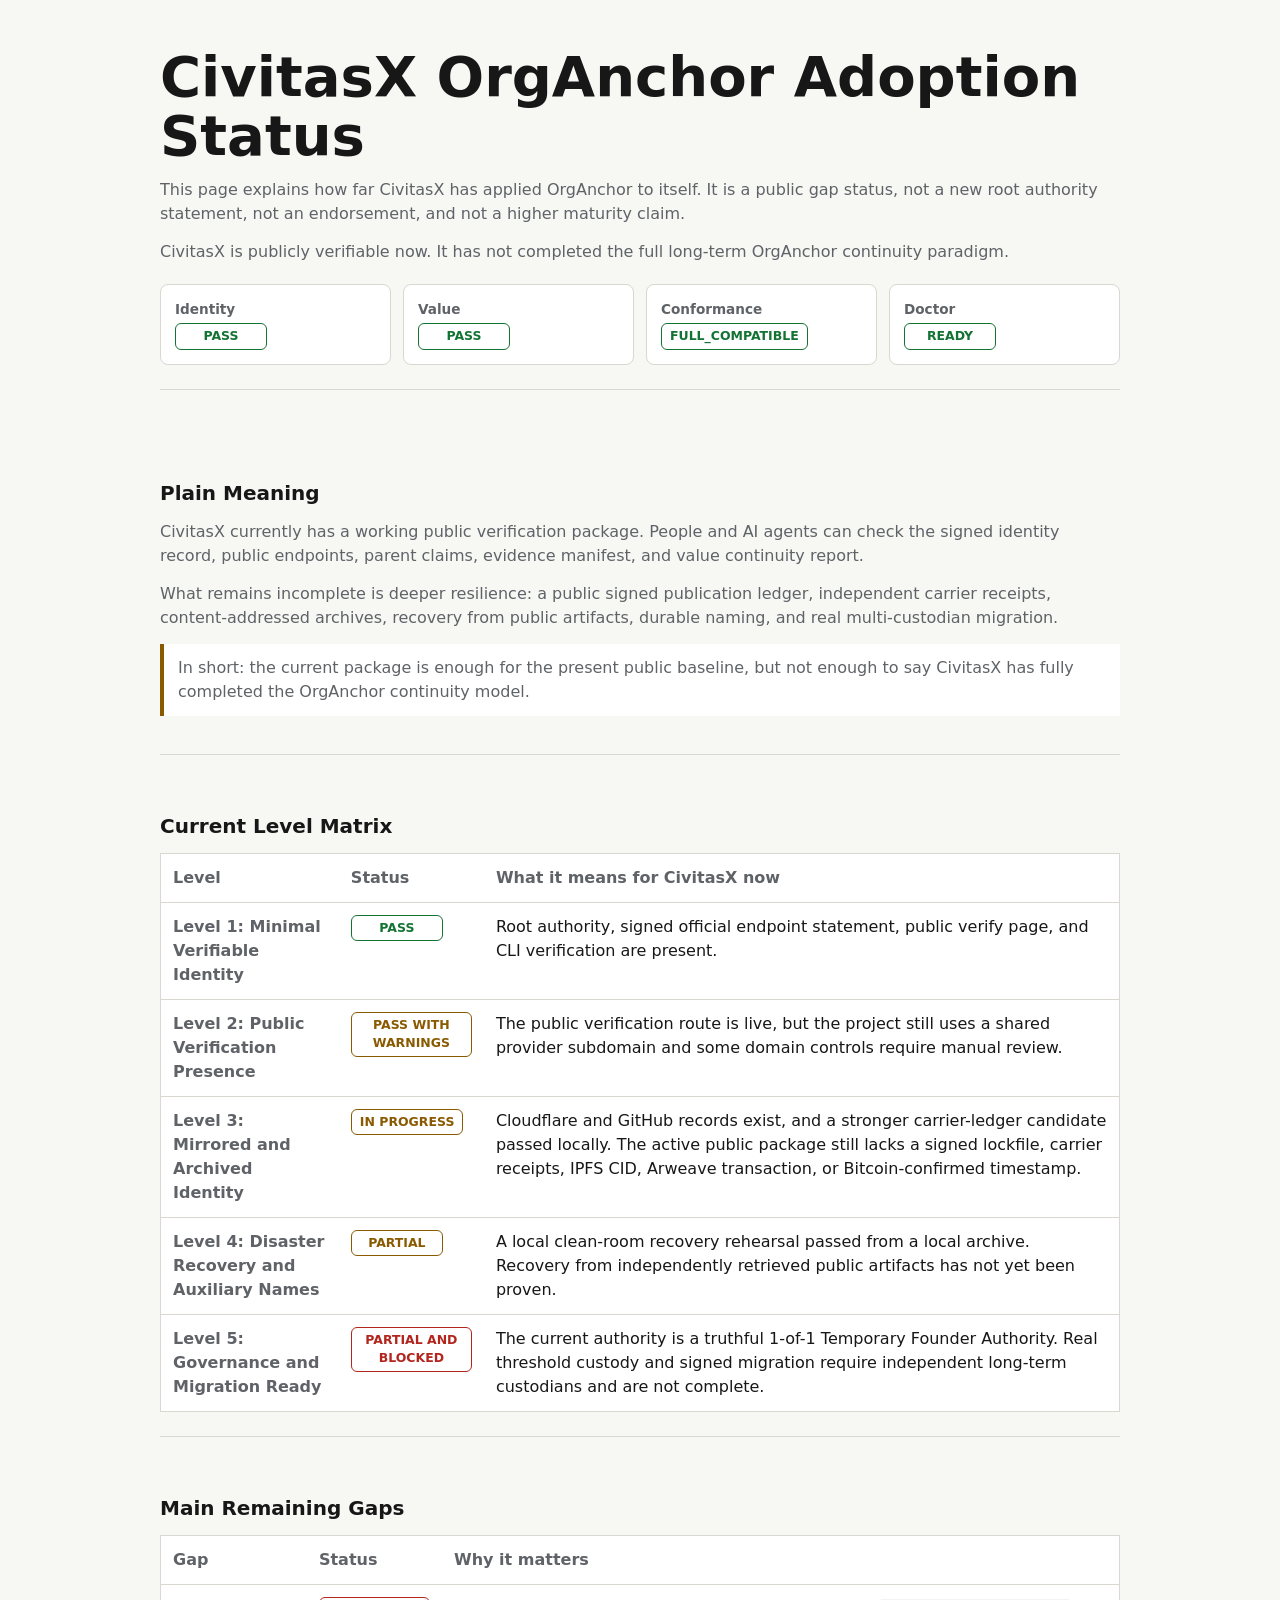
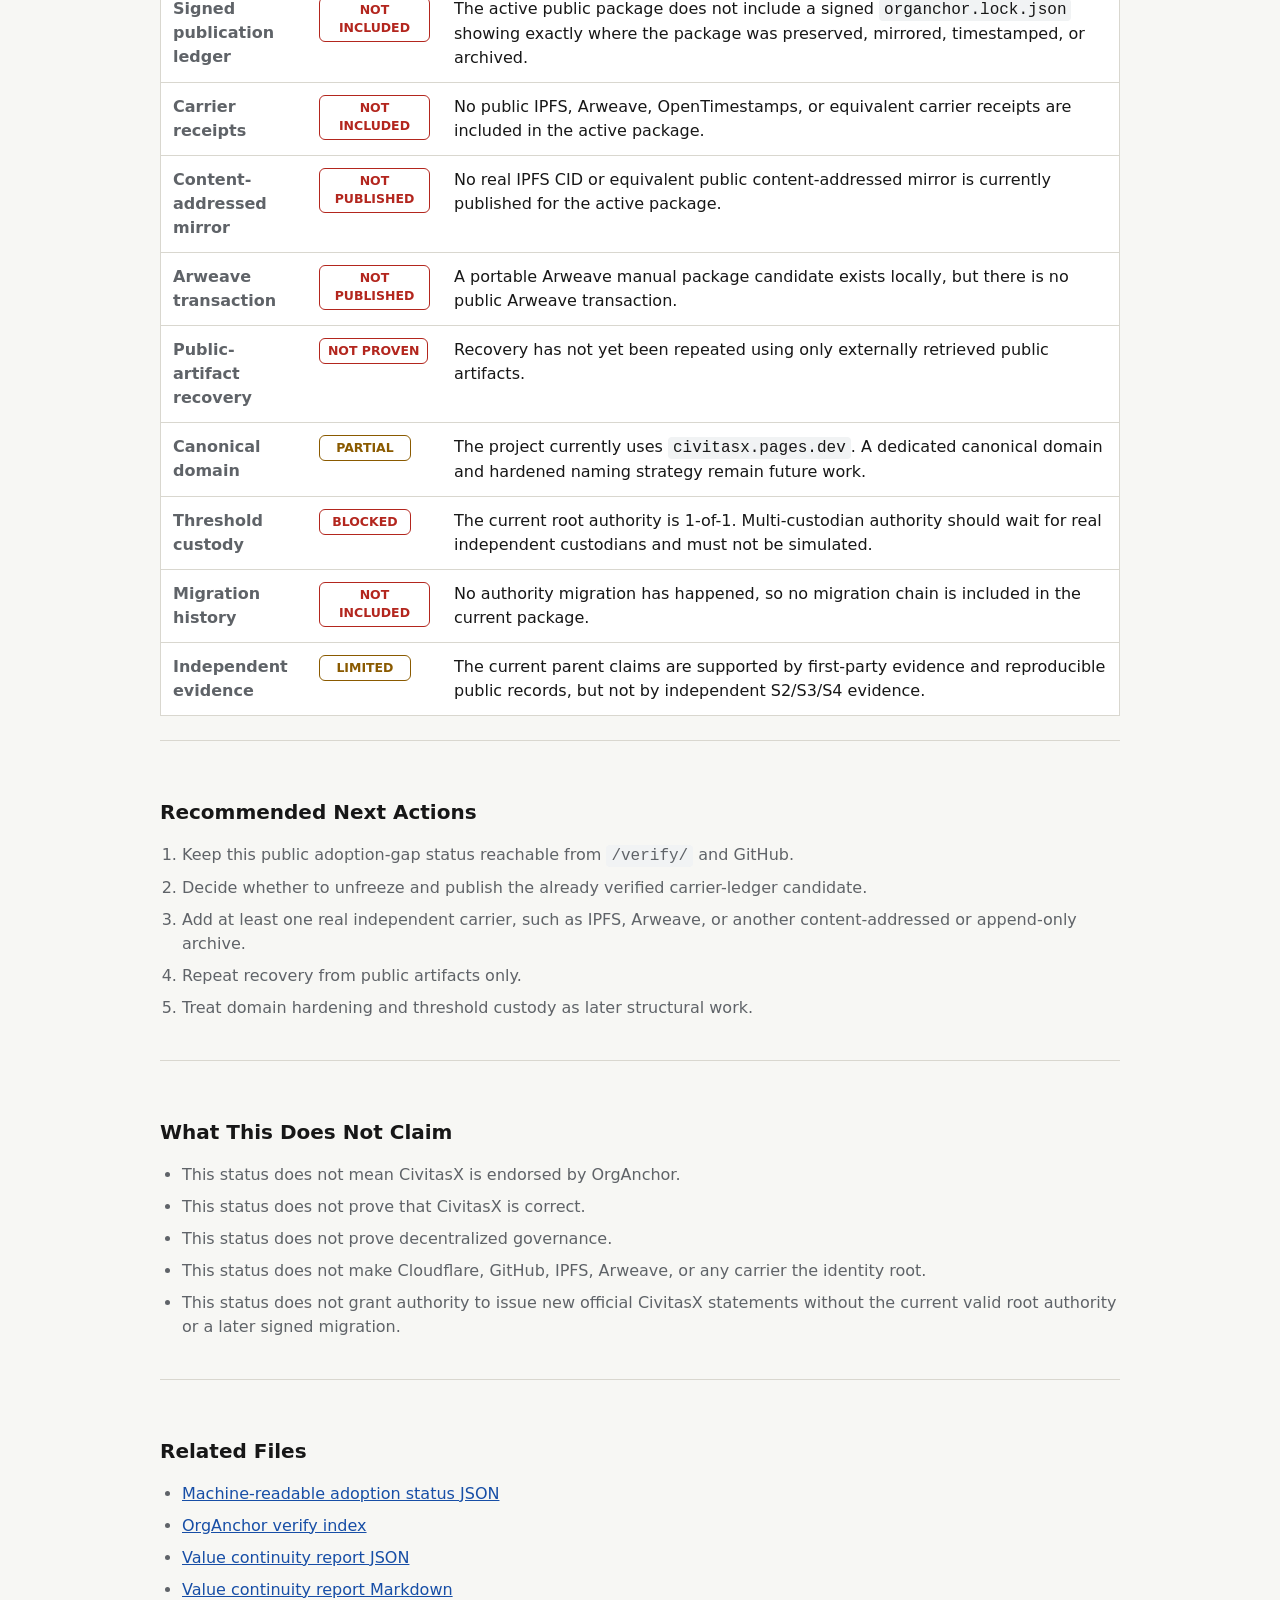
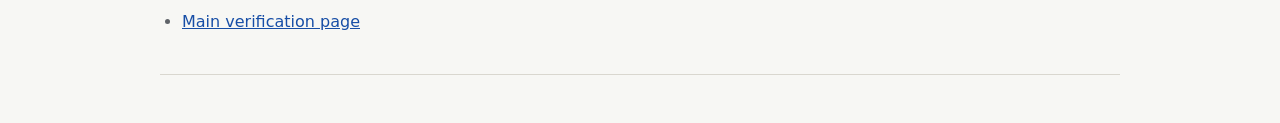
==== organchor/current/adoption-status.html @ d4460de3 "Add CivitasX OrgAnchor adoption status" ====
<!doctype html>
<html lang="en">
<head>
  <meta charset="utf-8">
  <meta name="viewport" content="width=device-width, initial-scale=1">
  <title>CivitasX OrgAnchor Adoption Status</title>
  <link rel="organchor" type="application/json" href="/.well-known/organchor.json">
  <link rel="alternate" type="application/json" href="./adoption-status.json" title="CivitasX OrgAnchor adoption status">
  <style>
    :root {
      color-scheme: light dark;
      --bg: #f7f7f4;
      --text: #171717;
      --muted: #5f6368;
      --line: #d9d7cf;
      --panel: #ffffff;
      --accent: #174ea6;
      --ok: #137333;
      --warn: #8a5a00;
      --bad: #b3261e;
      --code: #f1f3f4;
    }

    @media (prefers-color-scheme: dark) {
      :root {
        --bg: #111111;
        --text: #f1f1f1;
        --muted: #b7b7b7;
        --line: #373737;
        --panel: #1a1a1a;
        --accent: #8ab4f8;
        --ok: #81c995;
        --warn: #fdd663;
        --bad: #f28b82;
        --code: #242424;
      }
    }

    * {
      box-sizing: border-box;
    }

    body {
      margin: 0;
      background: var(--bg);
      color: var(--text);
      font: 16px/1.5 system-ui, -apple-system, BlinkMacSystemFont, "Segoe UI", sans-serif;
    }

    main {
      width: min(960px, calc(100% - 32px));
      margin: 0 auto;
      padding: 48px 0;
    }

    header {
      border-bottom: 1px solid var(--line);
      padding-bottom: 24px;
      margin-bottom: 32px;
    }

    h1 {
      margin: 0 0 12px;
      font-size: clamp(2rem, 5vw, 3.5rem);
      line-height: 1.05;
      letter-spacing: 0;
    }

    h2 {
      margin: 32px 0 12px;
      font-size: 1.25rem;
      letter-spacing: 0;
    }

    p {
      margin: 0 0 14px;
      color: var(--muted);
    }

    a {
      color: var(--accent);
    }

    section {
      padding: 24px 0;
      border-bottom: 1px solid var(--line);
    }

    .summary {
      display: grid;
      grid-template-columns: repeat(auto-fit, minmax(180px, 1fr));
      gap: 12px;
      margin-top: 20px;
    }

    .card {
      border: 1px solid var(--line);
      background: var(--panel);
      padding: 14px;
      border-radius: 8px;
    }

    .label {
      display: block;
      color: var(--muted);
      font-weight: 700;
      font-size: 0.85rem;
      margin-bottom: 4px;
    }

    .value {
      font-size: 1.2rem;
      font-weight: 800;
    }

    .badge {
      display: inline-block;
      min-width: 92px;
      padding: 3px 8px;
      border-radius: 6px;
      font-size: 0.78rem;
      font-weight: 800;
      text-align: center;
      border: 1px solid currentColor;
    }

    .pass,
    .ready,
    .full-compatible {
      color: var(--ok);
    }

    .warn,
    .partial,
    .in-progress,
    .limited {
      color: var(--warn);
    }

    .blocked,
    .not-included,
    .not-published,
    .not-proven {
      color: var(--bad);
    }

    table {
      width: 100%;
      border-collapse: collapse;
      background: var(--panel);
      border: 1px solid var(--line);
    }

    th,
    td {
      padding: 12px;
      border-bottom: 1px solid var(--line);
      text-align: left;
      vertical-align: top;
      overflow-wrap: anywhere;
    }

    th {
      color: var(--muted);
      font-weight: 700;
    }

    code,
    pre {
      font-family: ui-monospace, SFMono-Regular, Consolas, "Liberation Mono", monospace;
      background: var(--code);
    }

    code {
      padding: 2px 5px;
      border-radius: 4px;
      overflow-wrap: anywhere;
    }

    ol,
    ul {
      color: var(--muted);
      padding-left: 22px;
    }

    li {
      margin-bottom: 8px;
    }

    .note {
      border-left: 4px solid var(--warn);
      padding: 12px 14px;
      background: var(--panel);
    }

    @media (max-width: 640px) {
      main {
        width: min(100% - 24px, 960px);
        padding: 32px 0;
      }

      th,
      td {
        display: block;
        width: 100%;
      }
    }
  </style>
</head>
<body>
  <main>
    <header>
      <h1>CivitasX OrgAnchor Adoption Status</h1>
      <p>This page explains how far CivitasX has applied OrgAnchor to itself. It is a public gap status, not a new root authority statement, not an endorsement, and not a higher maturity claim.</p>
      <p>CivitasX is publicly verifiable now. It has not completed the full long-term OrgAnchor continuity paradigm.</p>
      <div class="summary" aria-label="Current baseline summary">
        <div class="card">
          <span class="label">Identity</span>
          <span class="badge pass">PASS</span>
        </div>
        <div class="card">
          <span class="label">Value</span>
          <span class="badge pass">PASS</span>
        </div>
        <div class="card">
          <span class="label">Conformance</span>
          <span class="badge full-compatible">FULL_COMPATIBLE</span>
        </div>
        <div class="card">
          <span class="label">Doctor</span>
          <span class="badge ready">READY</span>
        </div>
      </div>
    </header>

    <section aria-labelledby="plain-meaning">
      <h2 id="plain-meaning">Plain Meaning</h2>
      <p>CivitasX currently has a working public verification package. People and AI agents can check the signed identity record, public endpoints, parent claims, evidence manifest, and value continuity report.</p>
      <p>What remains incomplete is deeper resilience: a public signed publication ledger, independent carrier receipts, content-addressed archives, recovery from public artifacts, durable naming, and real multi-custodian migration.</p>
      <p class="note">In short: the current package is enough for the present public baseline, but not enough to say CivitasX has fully completed the OrgAnchor continuity model.</p>
    </section>

    <section aria-labelledby="levels">
      <h2 id="levels">Current Level Matrix</h2>
      <table>
        <thead>
          <tr>
            <th scope="col">Level</th>
            <th scope="col">Status</th>
            <th scope="col">What it means for CivitasX now</th>
          </tr>
        </thead>
        <tbody>
          <tr>
            <th scope="row">Level 1: Minimal Verifiable Identity</th>
            <td><span class="badge pass">PASS</span></td>
            <td>Root authority, signed official endpoint statement, public verify page, and CLI verification are present.</td>
          </tr>
          <tr>
            <th scope="row">Level 2: Public Verification Presence</th>
            <td><span class="badge warn">PASS WITH WARNINGS</span></td>
            <td>The public verification route is live, but the project still uses a shared provider subdomain and some domain controls require manual review.</td>
          </tr>
          <tr>
            <th scope="row">Level 3: Mirrored and Archived Identity</th>
            <td><span class="badge in-progress">IN PROGRESS</span></td>
            <td>Cloudflare and GitHub records exist, and a stronger carrier-ledger candidate passed locally. The active public package still lacks a signed lockfile, carrier receipts, IPFS CID, Arweave transaction, or Bitcoin-confirmed timestamp.</td>
          </tr>
          <tr>
            <th scope="row">Level 4: Disaster Recovery and Auxiliary Names</th>
            <td><span class="badge partial">PARTIAL</span></td>
            <td>A local clean-room recovery rehearsal passed from a local archive. Recovery from independently retrieved public artifacts has not yet been proven.</td>
          </tr>
          <tr>
            <th scope="row">Level 5: Governance and Migration Ready</th>
            <td><span class="badge blocked">PARTIAL AND BLOCKED</span></td>
            <td>The current authority is a truthful 1-of-1 Temporary Founder Authority. Real threshold custody and signed migration require independent long-term custodians and are not complete.</td>
          </tr>
        </tbody>
      </table>
    </section>

    <section aria-labelledby="gaps">
      <h2 id="gaps">Main Remaining Gaps</h2>
      <table>
        <thead>
          <tr>
            <th scope="col">Gap</th>
            <th scope="col">Status</th>
            <th scope="col">Why it matters</th>
          </tr>
        </thead>
        <tbody>
          <tr>
            <th scope="row">Signed publication ledger</th>
            <td><span class="badge not-included">NOT INCLUDED</span></td>
            <td>The active public package does not include a signed <code>organchor.lock.json</code> showing exactly where the package was preserved, mirrored, timestamped, or archived.</td>
          </tr>
          <tr>
            <th scope="row">Carrier receipts</th>
            <td><span class="badge not-included">NOT INCLUDED</span></td>
            <td>No public IPFS, Arweave, OpenTimestamps, or equivalent carrier receipts are included in the active package.</td>
          </tr>
          <tr>
            <th scope="row">Content-addressed mirror</th>
            <td><span class="badge not-published">NOT PUBLISHED</span></td>
            <td>No real IPFS CID or equivalent public content-addressed mirror is currently published for the active package.</td>
          </tr>
          <tr>
            <th scope="row">Arweave transaction</th>
            <td><span class="badge not-published">NOT PUBLISHED</span></td>
            <td>A portable Arweave manual package candidate exists locally, but there is no public Arweave transaction.</td>
          </tr>
          <tr>
            <th scope="row">Public-artifact recovery</th>
            <td><span class="badge not-proven">NOT PROVEN</span></td>
            <td>Recovery has not yet been repeated using only externally retrieved public artifacts.</td>
          </tr>
          <tr>
            <th scope="row">Canonical domain</th>
            <td><span class="badge partial">PARTIAL</span></td>
            <td>The project currently uses <code>civitasx.pages.dev</code>. A dedicated canonical domain and hardened naming strategy remain future work.</td>
          </tr>
          <tr>
            <th scope="row">Threshold custody</th>
            <td><span class="badge blocked">BLOCKED</span></td>
            <td>The current root authority is 1-of-1. Multi-custodian authority should wait for real independent custodians and must not be simulated.</td>
          </tr>
          <tr>
            <th scope="row">Migration history</th>
            <td><span class="badge not-included">NOT INCLUDED</span></td>
            <td>No authority migration has happened, so no migration chain is included in the current package.</td>
          </tr>
          <tr>
            <th scope="row">Independent evidence</th>
            <td><span class="badge limited">LIMITED</span></td>
            <td>The current parent claims are supported by first-party evidence and reproducible public records, but not by independent S2/S3/S4 evidence.</td>
          </tr>
        </tbody>
      </table>
    </section>

    <section aria-labelledby="next">
      <h2 id="next">Recommended Next Actions</h2>
      <ol>
        <li>Keep this public adoption-gap status reachable from <code>/verify/</code> and GitHub.</li>
        <li>Decide whether to unfreeze and publish the already verified carrier-ledger candidate.</li>
        <li>Add at least one real independent carrier, such as IPFS, Arweave, or another content-addressed or append-only archive.</li>
        <li>Repeat recovery from public artifacts only.</li>
        <li>Treat domain hardening and threshold custody as later structural work.</li>
      </ol>
    </section>

    <section aria-labelledby="non-claims">
      <h2 id="non-claims">What This Does Not Claim</h2>
      <ul>
        <li>This status does not mean CivitasX is endorsed by OrgAnchor.</li>
        <li>This status does not prove that CivitasX is correct.</li>
        <li>This status does not prove decentralized governance.</li>
        <li>This status does not make Cloudflare, GitHub, IPFS, Arweave, or any carrier the identity root.</li>
        <li>This status does not grant authority to issue new official CivitasX statements without the current valid root authority or a later signed migration.</li>
      </ul>
    </section>

    <section aria-labelledby="files">
      <h2 id="files">Related Files</h2>
      <ul>
        <li><a href="./adoption-status.json">Machine-readable adoption status JSON</a></li>
        <li><a href="./organchor.json">OrgAnchor verify index</a></li>
        <li><a href="./reports/value-continuity-report.json">Value continuity report JSON</a></li>
        <li><a href="./reports/value-continuity-report.md">Value continuity report Markdown</a></li>
        <li><a href="./">Main verification page</a></li>
      </ul>
    </section>
  </main>
</body>
</html>
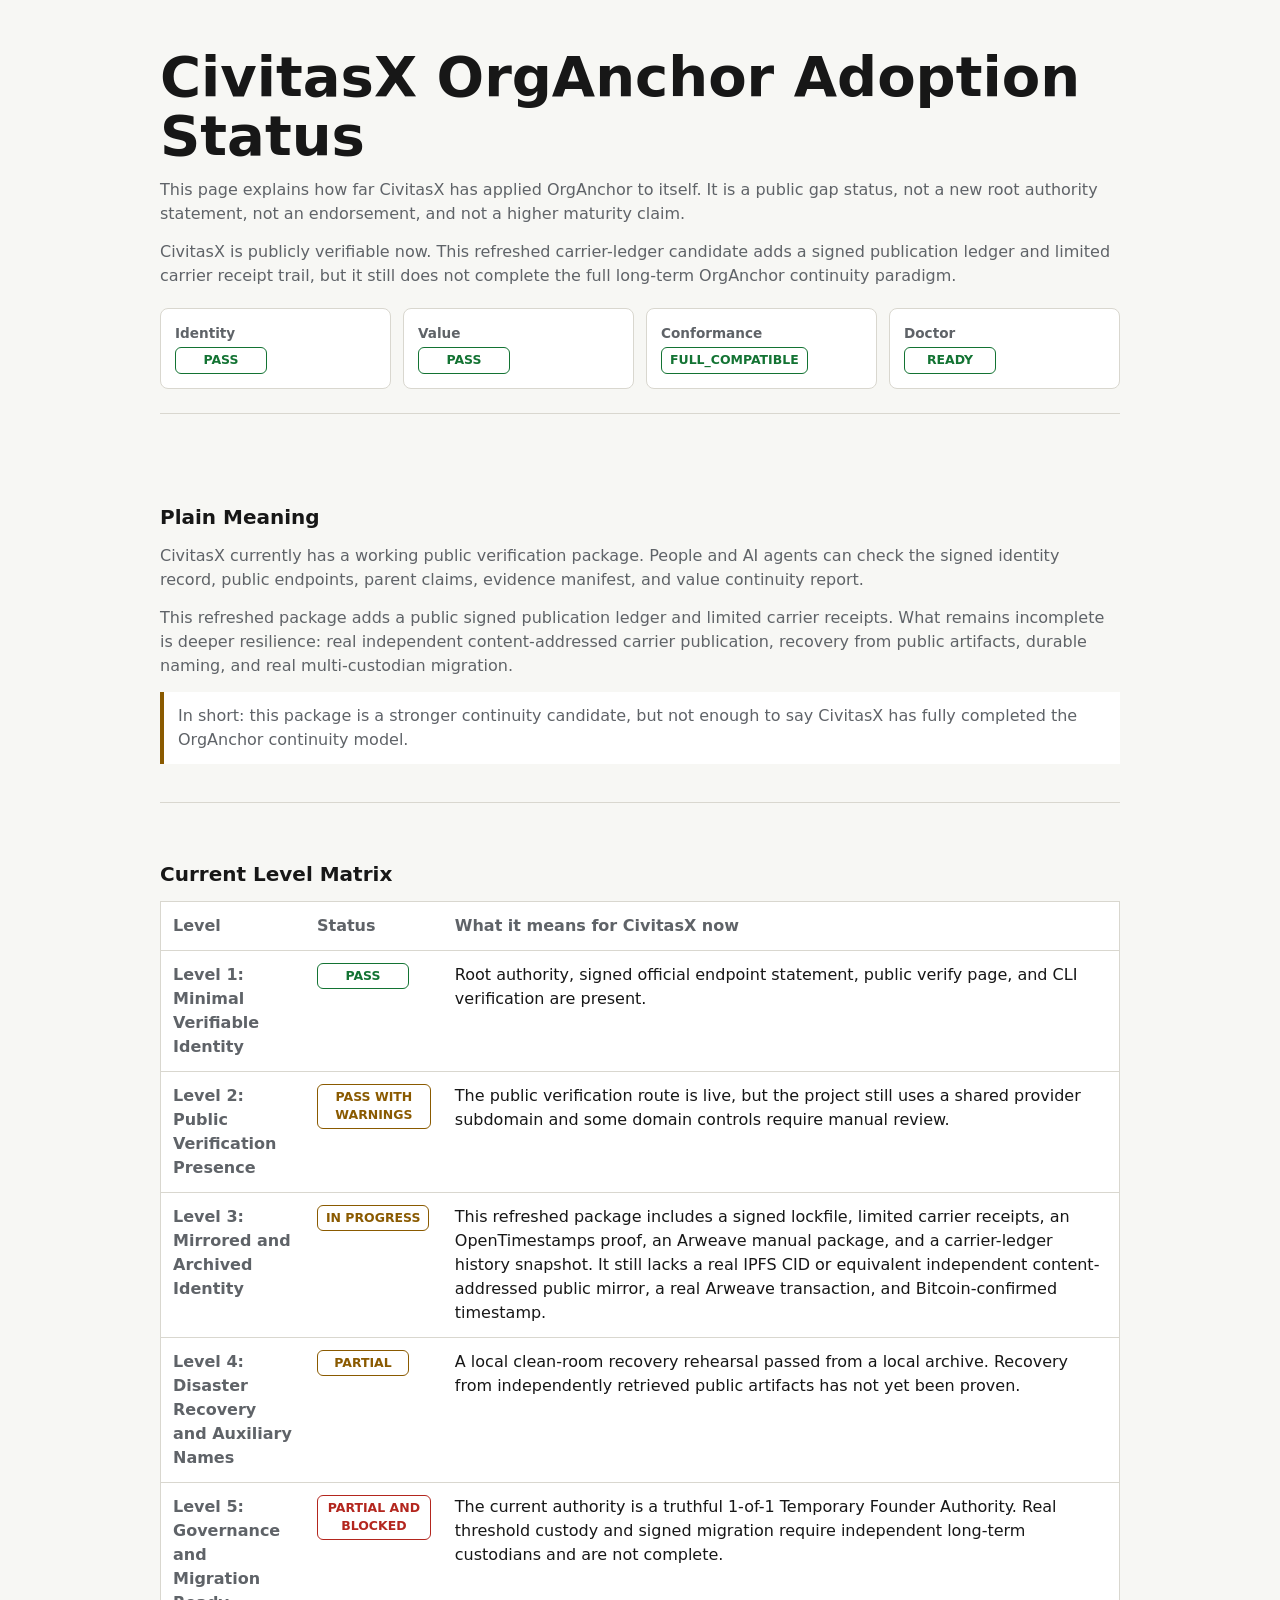
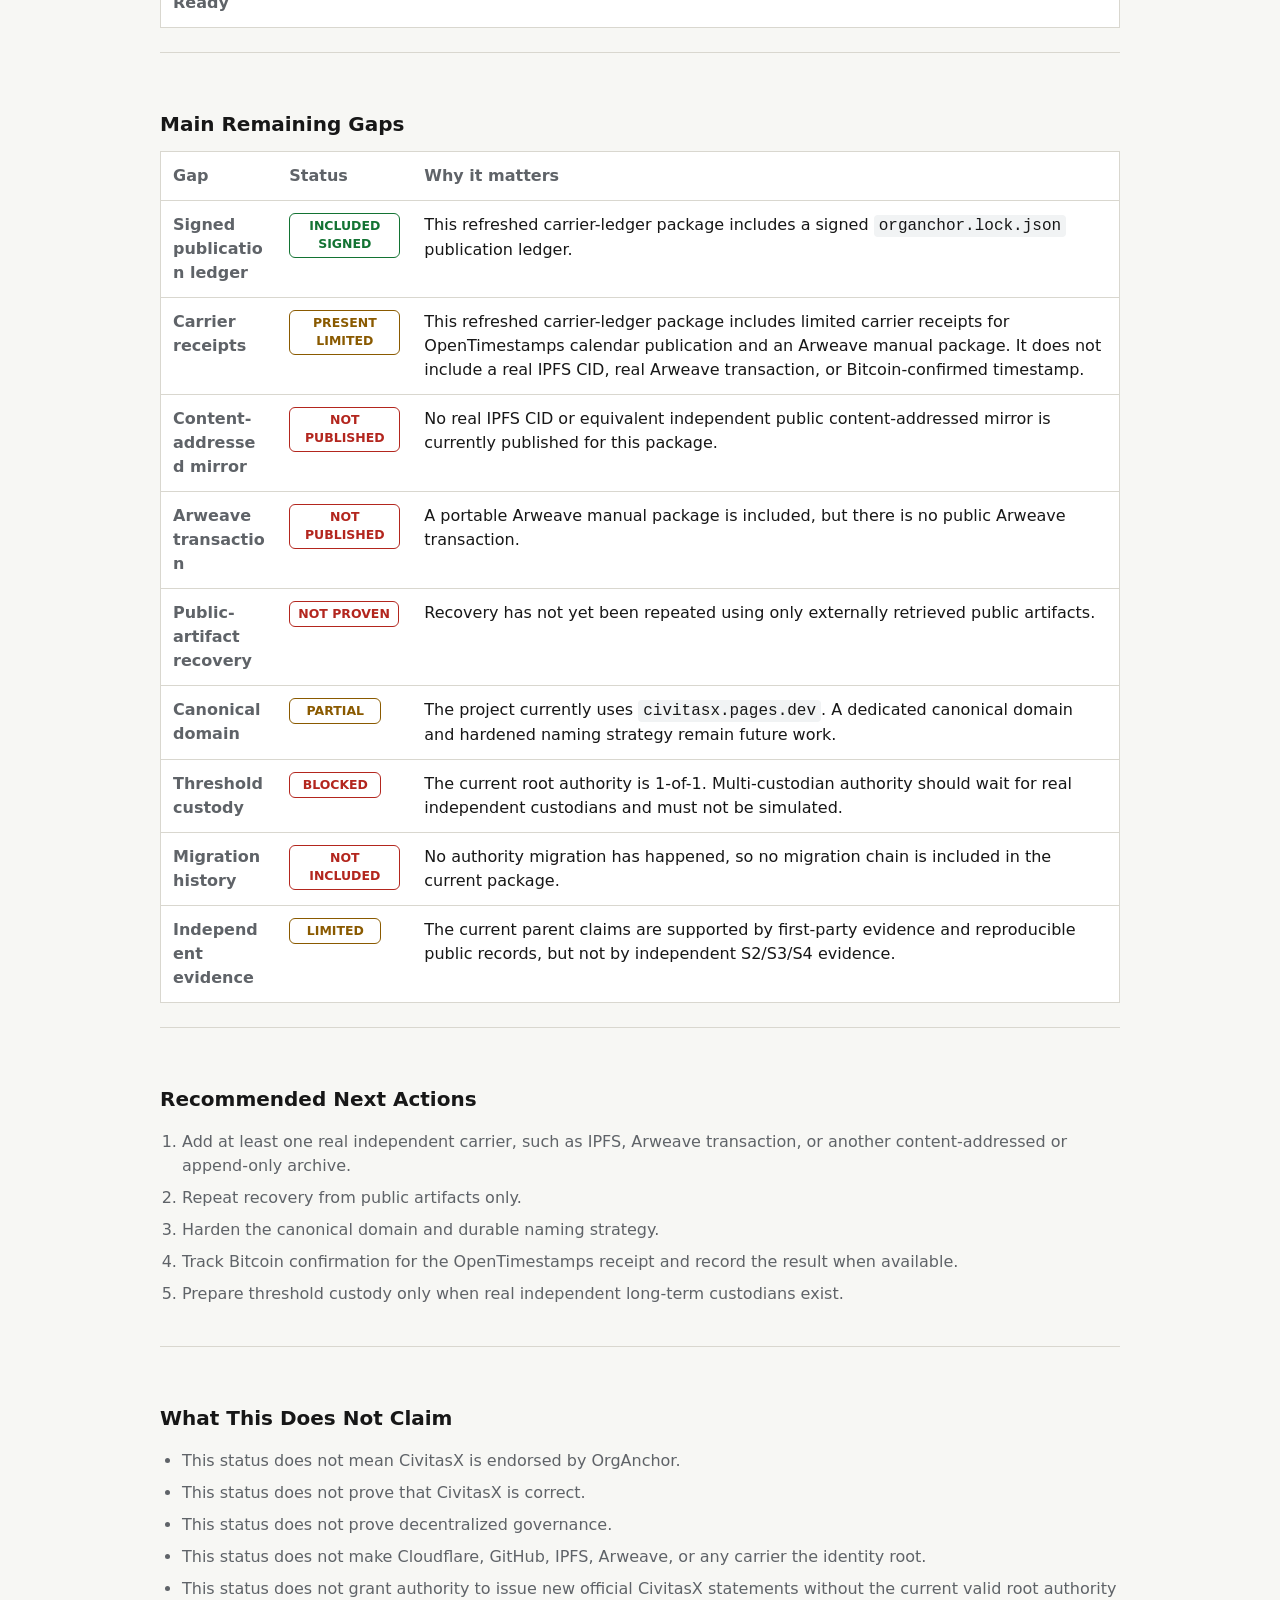
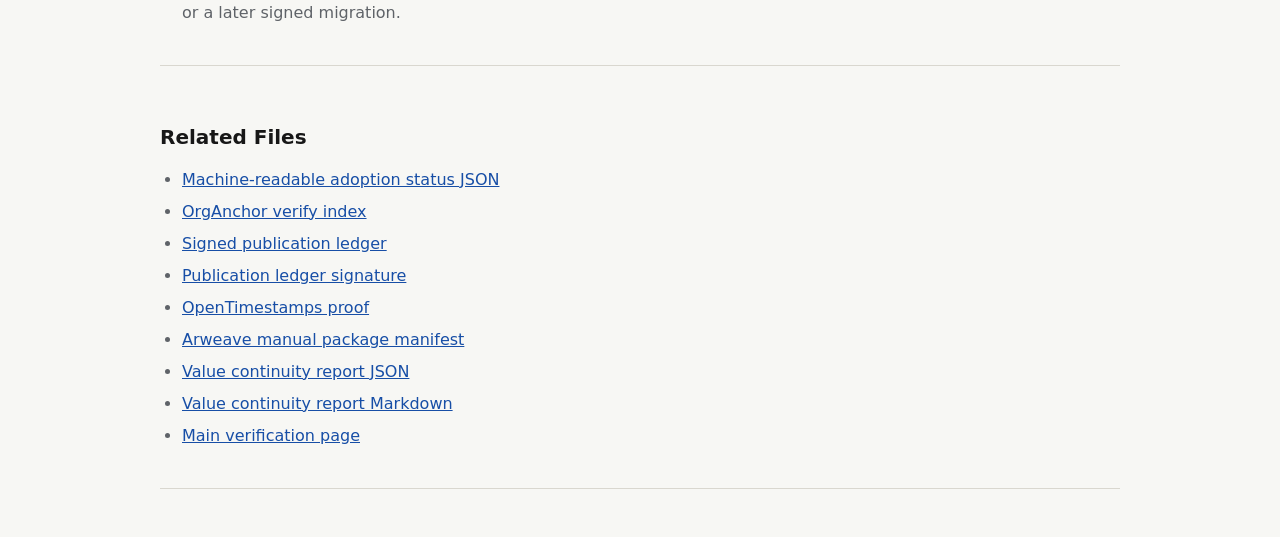
==== commit 6986a62a: "Refresh CivitasX carrier ledger status mirror" ====
--- a/organchor/current/adoption-status.html
+++ b/organchor/current/adoption-status.html
@@ -1,4 +1,4 @@
-<!doctype html>
+﻿<!doctype html>
 <html lang="en">
 <head>
   <meta charset="utf-8">
@@ -212,7 +212,7 @@
     <header>
       <h1>CivitasX OrgAnchor Adoption Status</h1>
       <p>This page explains how far CivitasX has applied OrgAnchor to itself. It is a public gap status, not a new root authority statement, not an endorsement, and not a higher maturity claim.</p>
-      <p>CivitasX is publicly verifiable now. It has not completed the full long-term OrgAnchor continuity paradigm.</p>
+      <p>CivitasX is publicly verifiable now. This refreshed carrier-ledger candidate adds a signed publication ledger and limited carrier receipt trail, but it still does not complete the full long-term OrgAnchor continuity paradigm.</p>
       <div class="summary" aria-label="Current baseline summary">
         <div class="card">
           <span class="label">Identity</span>
@@ -236,8 +236,8 @@
     <section aria-labelledby="plain-meaning">
       <h2 id="plain-meaning">Plain Meaning</h2>
       <p>CivitasX currently has a working public verification package. People and AI agents can check the signed identity record, public endpoints, parent claims, evidence manifest, and value continuity report.</p>
-      <p>What remains incomplete is deeper resilience: a public signed publication ledger, independent carrier receipts, content-addressed archives, recovery from public artifacts, durable naming, and real multi-custodian migration.</p>
-      <p class="note">In short: the current package is enough for the present public baseline, but not enough to say CivitasX has fully completed the OrgAnchor continuity model.</p>
+      <p>This refreshed package adds a public signed publication ledger and limited carrier receipts. What remains incomplete is deeper resilience: real independent content-addressed carrier publication, recovery from public artifacts, durable naming, and real multi-custodian migration.</p>
+      <p class="note">In short: this package is a stronger continuity candidate, but not enough to say CivitasX has fully completed the OrgAnchor continuity model.</p>
     </section>
 
     <section aria-labelledby="levels">
@@ -264,7 +264,7 @@
           <tr>
             <th scope="row">Level 3: Mirrored and Archived Identity</th>
             <td><span class="badge in-progress">IN PROGRESS</span></td>
-            <td>Cloudflare and GitHub records exist, and a stronger carrier-ledger candidate passed locally. The active public package still lacks a signed lockfile, carrier receipts, IPFS CID, Arweave transaction, or Bitcoin-confirmed timestamp.</td>
+            <td>This refreshed package includes a signed lockfile, limited carrier receipts, an OpenTimestamps proof, an Arweave manual package, and a carrier-ledger history snapshot. It still lacks a real IPFS CID or equivalent independent content-addressed public mirror, a real Arweave transaction, and Bitcoin-confirmed timestamp.</td>
           </tr>
           <tr>
             <th scope="row">Level 4: Disaster Recovery and Auxiliary Names</th>
@@ -293,23 +293,23 @@
         <tbody>
           <tr>
             <th scope="row">Signed publication ledger</th>
-            <td><span class="badge not-included">NOT INCLUDED</span></td>
-            <td>The active public package does not include a signed <code>organchor.lock.json</code> showing exactly where the package was preserved, mirrored, timestamped, or archived.</td>
+            <td><span class="badge pass">INCLUDED SIGNED</span></td>
+            <td>This refreshed carrier-ledger package includes a signed <code>organchor.lock.json</code> publication ledger.</td>
           </tr>
           <tr>
             <th scope="row">Carrier receipts</th>
-            <td><span class="badge not-included">NOT INCLUDED</span></td>
-            <td>No public IPFS, Arweave, OpenTimestamps, or equivalent carrier receipts are included in the active package.</td>
+            <td><span class="badge limited">PRESENT LIMITED</span></td>
+            <td>This refreshed carrier-ledger package includes limited carrier receipts for OpenTimestamps calendar publication and an Arweave manual package. It does not include a real IPFS CID, real Arweave transaction, or Bitcoin-confirmed timestamp.</td>
           </tr>
           <tr>
             <th scope="row">Content-addressed mirror</th>
             <td><span class="badge not-published">NOT PUBLISHED</span></td>
-            <td>No real IPFS CID or equivalent public content-addressed mirror is currently published for the active package.</td>
+            <td>No real IPFS CID or equivalent independent public content-addressed mirror is currently published for this package.</td>
           </tr>
           <tr>
             <th scope="row">Arweave transaction</th>
             <td><span class="badge not-published">NOT PUBLISHED</span></td>
-            <td>A portable Arweave manual package candidate exists locally, but there is no public Arweave transaction.</td>
+            <td>A portable Arweave manual package is included, but there is no public Arweave transaction.</td>
           </tr>
           <tr>
             <th scope="row">Public-artifact recovery</th>
@@ -343,11 +343,11 @@
     <section aria-labelledby="next">
       <h2 id="next">Recommended Next Actions</h2>
       <ol>
-        <li>Keep this public adoption-gap status reachable from <code>/verify/</code> and GitHub.</li>
-        <li>Decide whether to unfreeze and publish the already verified carrier-ledger candidate.</li>
-        <li>Add at least one real independent carrier, such as IPFS, Arweave, or another content-addressed or append-only archive.</li>
+        <li>Add at least one real independent carrier, such as IPFS, Arweave transaction, or another content-addressed or append-only archive.</li>
         <li>Repeat recovery from public artifacts only.</li>
-        <li>Treat domain hardening and threshold custody as later structural work.</li>
+        <li>Harden the canonical domain and durable naming strategy.</li>
+        <li>Track Bitcoin confirmation for the OpenTimestamps receipt and record the result when available.</li>
+        <li>Prepare threshold custody only when real independent long-term custodians exist.</li>
       </ol>
     </section>
 
@@ -367,6 +367,10 @@
       <ul>
         <li><a href="./adoption-status.json">Machine-readable adoption status JSON</a></li>
         <li><a href="./organchor.json">OrgAnchor verify index</a></li>
+        <li><a href="./organchor.lock.json">Signed publication ledger</a></li>
+        <li><a href="./organchor.lock.json.sig">Publication ledger signature</a></li>
+        <li><a href="./anchors/opentimestamps/official-endpoints.json.ots">OpenTimestamps proof</a></li>
+        <li><a href="./arweave-manifest-complete-2026-07-11.json">Arweave manual package manifest</a></li>
         <li><a href="./reports/value-continuity-report.json">Value continuity report JSON</a></li>
         <li><a href="./reports/value-continuity-report.md">Value continuity report Markdown</a></li>
         <li><a href="./">Main verification page</a></li>
@@ -375,3 +379,5 @@
   </main>
 </body>
 </html>
+
+
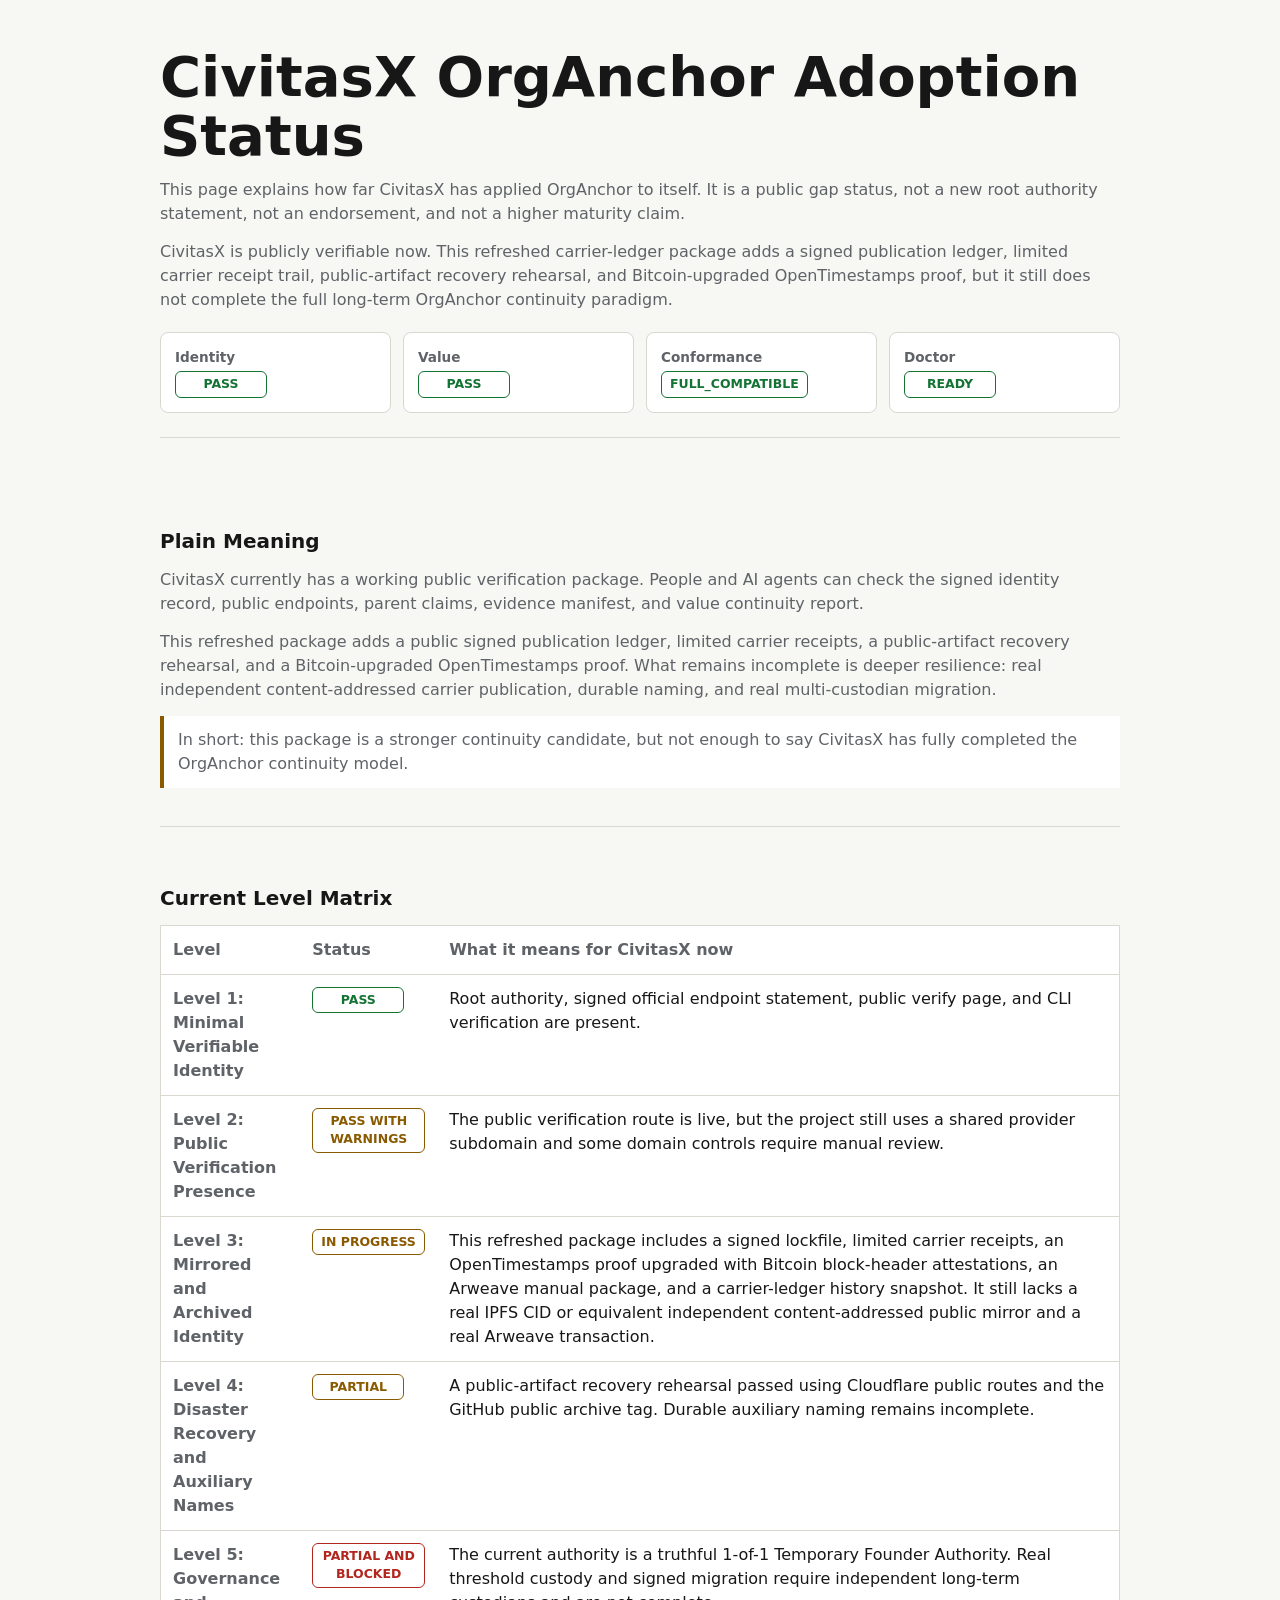
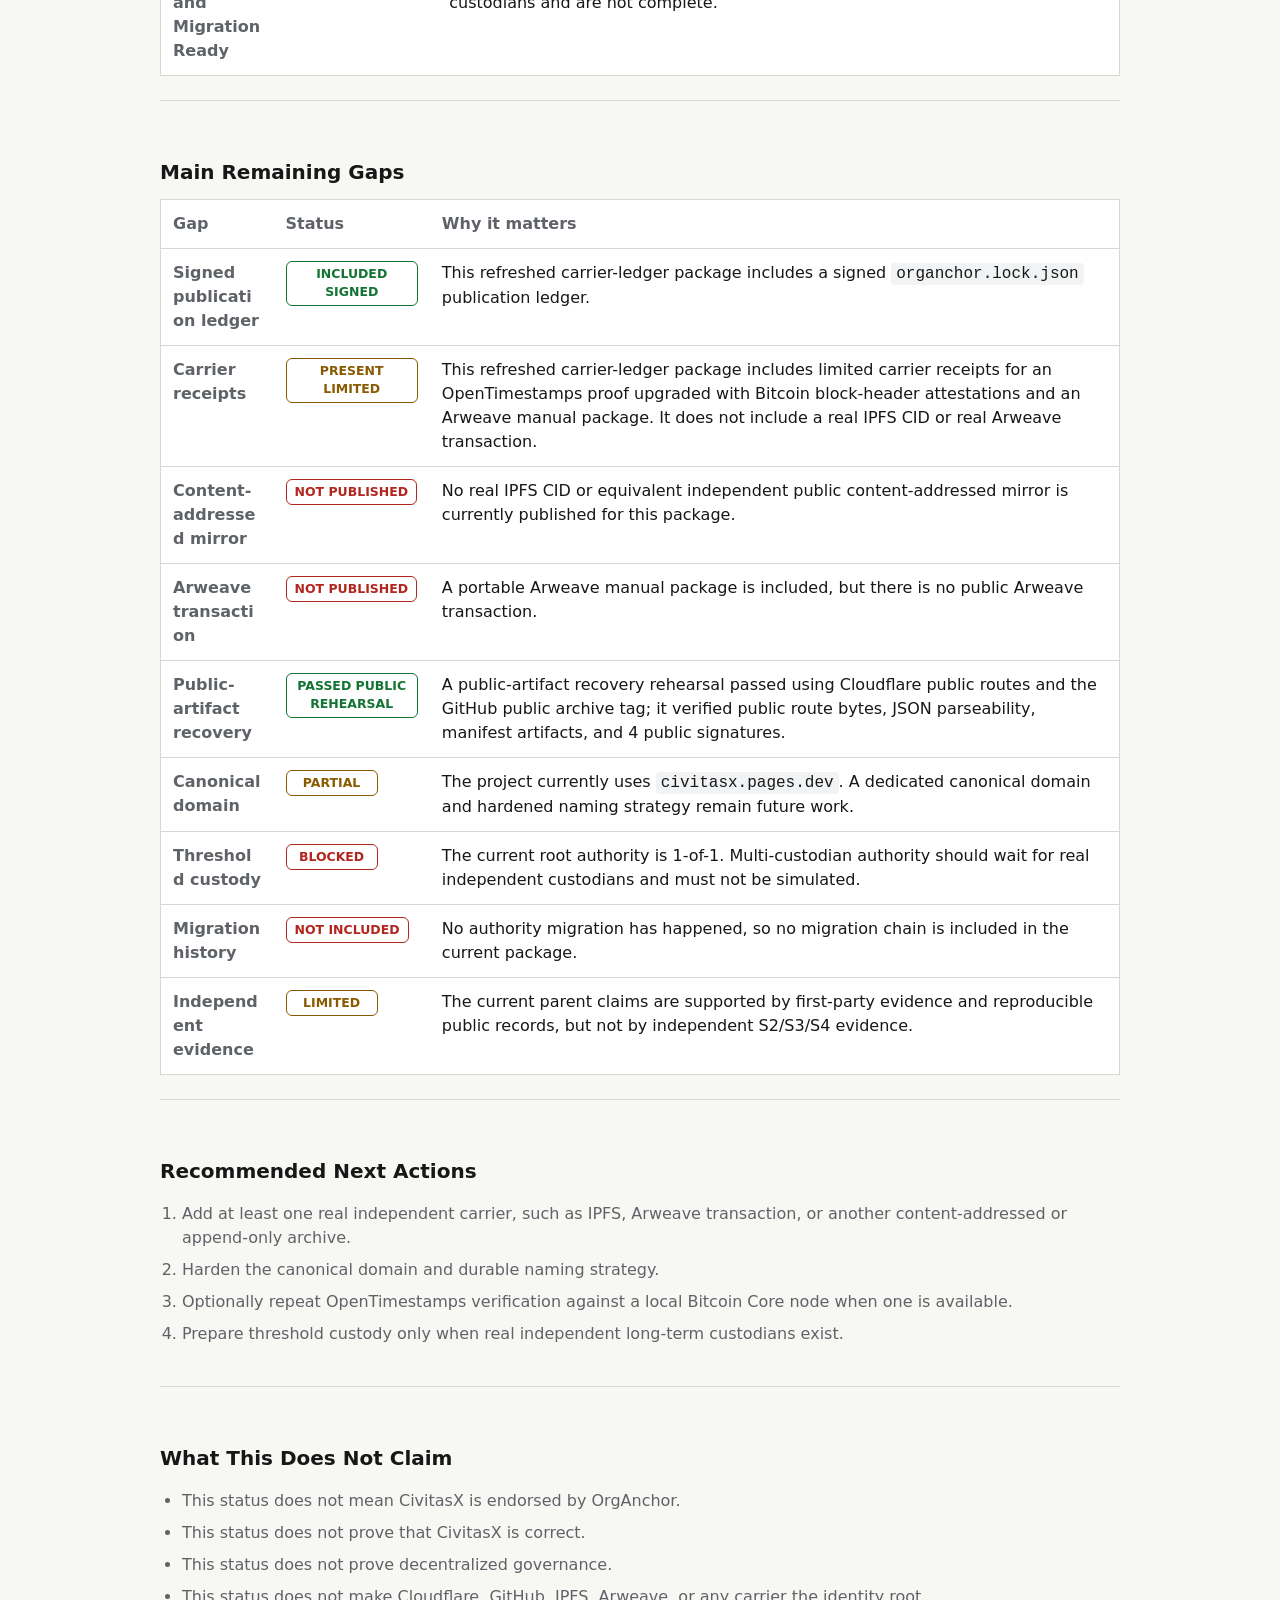
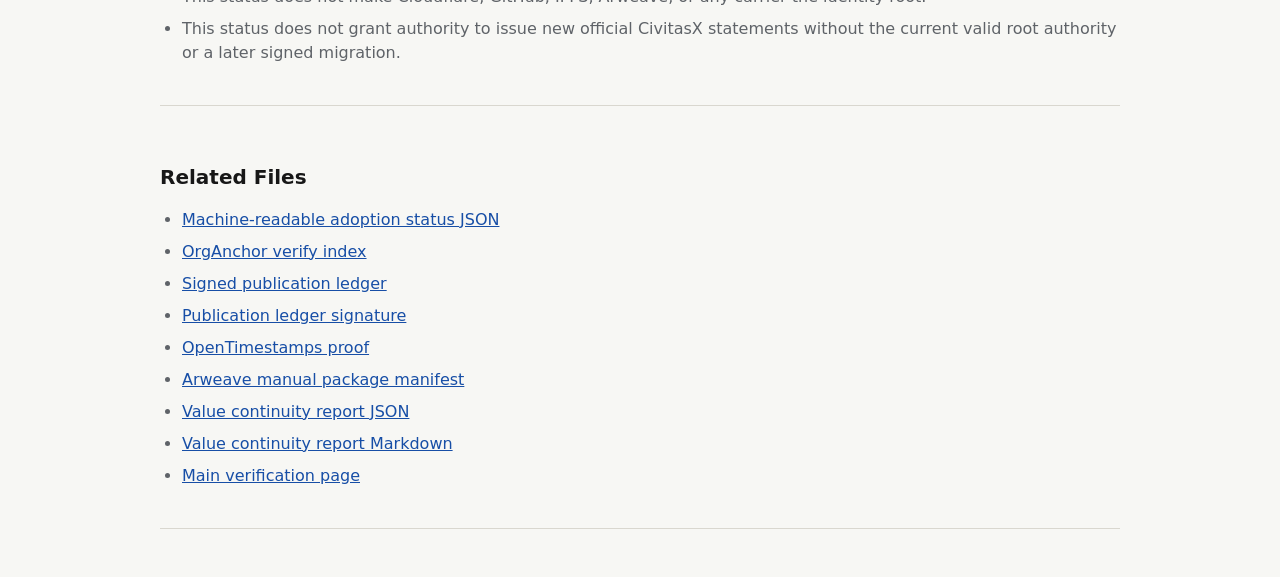
==== commit 0bf03d55: "Mirror CivitasX OTS Bitcoin confirmation" ====
--- a/organchor/current/adoption-status.html
+++ b/organchor/current/adoption-status.html
@@ -212,7 +212,7 @@
     <header>
       <h1>CivitasX OrgAnchor Adoption Status</h1>
       <p>This page explains how far CivitasX has applied OrgAnchor to itself. It is a public gap status, not a new root authority statement, not an endorsement, and not a higher maturity claim.</p>
-      <p>CivitasX is publicly verifiable now. This refreshed carrier-ledger candidate adds a signed publication ledger and limited carrier receipt trail, but it still does not complete the full long-term OrgAnchor continuity paradigm.</p>
+      <p>CivitasX is publicly verifiable now. This refreshed carrier-ledger package adds a signed publication ledger, limited carrier receipt trail, public-artifact recovery rehearsal, and Bitcoin-upgraded OpenTimestamps proof, but it still does not complete the full long-term OrgAnchor continuity paradigm.</p>
       <div class="summary" aria-label="Current baseline summary">
         <div class="card">
           <span class="label">Identity</span>
@@ -236,7 +236,7 @@
     <section aria-labelledby="plain-meaning">
       <h2 id="plain-meaning">Plain Meaning</h2>
       <p>CivitasX currently has a working public verification package. People and AI agents can check the signed identity record, public endpoints, parent claims, evidence manifest, and value continuity report.</p>
-      <p>This refreshed package adds a public signed publication ledger and limited carrier receipts. What remains incomplete is deeper resilience: real independent content-addressed carrier publication, recovery from public artifacts, durable naming, and real multi-custodian migration.</p>
+      <p>This refreshed package adds a public signed publication ledger, limited carrier receipts, a public-artifact recovery rehearsal, and a Bitcoin-upgraded OpenTimestamps proof. What remains incomplete is deeper resilience: real independent content-addressed carrier publication, durable naming, and real multi-custodian migration.</p>
       <p class="note">In short: this package is a stronger continuity candidate, but not enough to say CivitasX has fully completed the OrgAnchor continuity model.</p>
     </section>
 
@@ -264,12 +264,12 @@
           <tr>
             <th scope="row">Level 3: Mirrored and Archived Identity</th>
             <td><span class="badge in-progress">IN PROGRESS</span></td>
-            <td>This refreshed package includes a signed lockfile, limited carrier receipts, an OpenTimestamps proof, an Arweave manual package, and a carrier-ledger history snapshot. It still lacks a real IPFS CID or equivalent independent content-addressed public mirror, a real Arweave transaction, and Bitcoin-confirmed timestamp.</td>
+            <td>This refreshed package includes a signed lockfile, limited carrier receipts, an OpenTimestamps proof upgraded with Bitcoin block-header attestations, an Arweave manual package, and a carrier-ledger history snapshot. It still lacks a real IPFS CID or equivalent independent content-addressed public mirror and a real Arweave transaction.</td>
           </tr>
           <tr>
             <th scope="row">Level 4: Disaster Recovery and Auxiliary Names</th>
             <td><span class="badge partial">PARTIAL</span></td>
-            <td>A local clean-room recovery rehearsal passed from a local archive. Recovery from independently retrieved public artifacts has not yet been proven.</td>
+            <td>A public-artifact recovery rehearsal passed using Cloudflare public routes and the GitHub public archive tag. Durable auxiliary naming remains incomplete.</td>
           </tr>
           <tr>
             <th scope="row">Level 5: Governance and Migration Ready</th>
@@ -299,7 +299,7 @@
           <tr>
             <th scope="row">Carrier receipts</th>
             <td><span class="badge limited">PRESENT LIMITED</span></td>
-            <td>This refreshed carrier-ledger package includes limited carrier receipts for OpenTimestamps calendar publication and an Arweave manual package. It does not include a real IPFS CID, real Arweave transaction, or Bitcoin-confirmed timestamp.</td>
+            <td>This refreshed carrier-ledger package includes limited carrier receipts for an OpenTimestamps proof upgraded with Bitcoin block-header attestations and an Arweave manual package. It does not include a real IPFS CID or real Arweave transaction.</td>
           </tr>
           <tr>
             <th scope="row">Content-addressed mirror</th>
@@ -313,8 +313,8 @@
           </tr>
           <tr>
             <th scope="row">Public-artifact recovery</th>
-            <td><span class="badge not-proven">NOT PROVEN</span></td>
-            <td>Recovery has not yet been repeated using only externally retrieved public artifacts.</td>
+            <td><span class="badge pass">PASSED PUBLIC REHEARSAL</span></td>
+            <td>A public-artifact recovery rehearsal passed using Cloudflare public routes and the GitHub public archive tag; it verified public route bytes, JSON parseability, manifest artifacts, and 4 public signatures.</td>
           </tr>
           <tr>
             <th scope="row">Canonical domain</th>
@@ -344,9 +344,8 @@
       <h2 id="next">Recommended Next Actions</h2>
       <ol>
         <li>Add at least one real independent carrier, such as IPFS, Arweave transaction, or another content-addressed or append-only archive.</li>
-        <li>Repeat recovery from public artifacts only.</li>
         <li>Harden the canonical domain and durable naming strategy.</li>
-        <li>Track Bitcoin confirmation for the OpenTimestamps receipt and record the result when available.</li>
+        <li>Optionally repeat OpenTimestamps verification against a local Bitcoin Core node when one is available.</li>
         <li>Prepare threshold custody only when real independent long-term custodians exist.</li>
       </ol>
     </section>
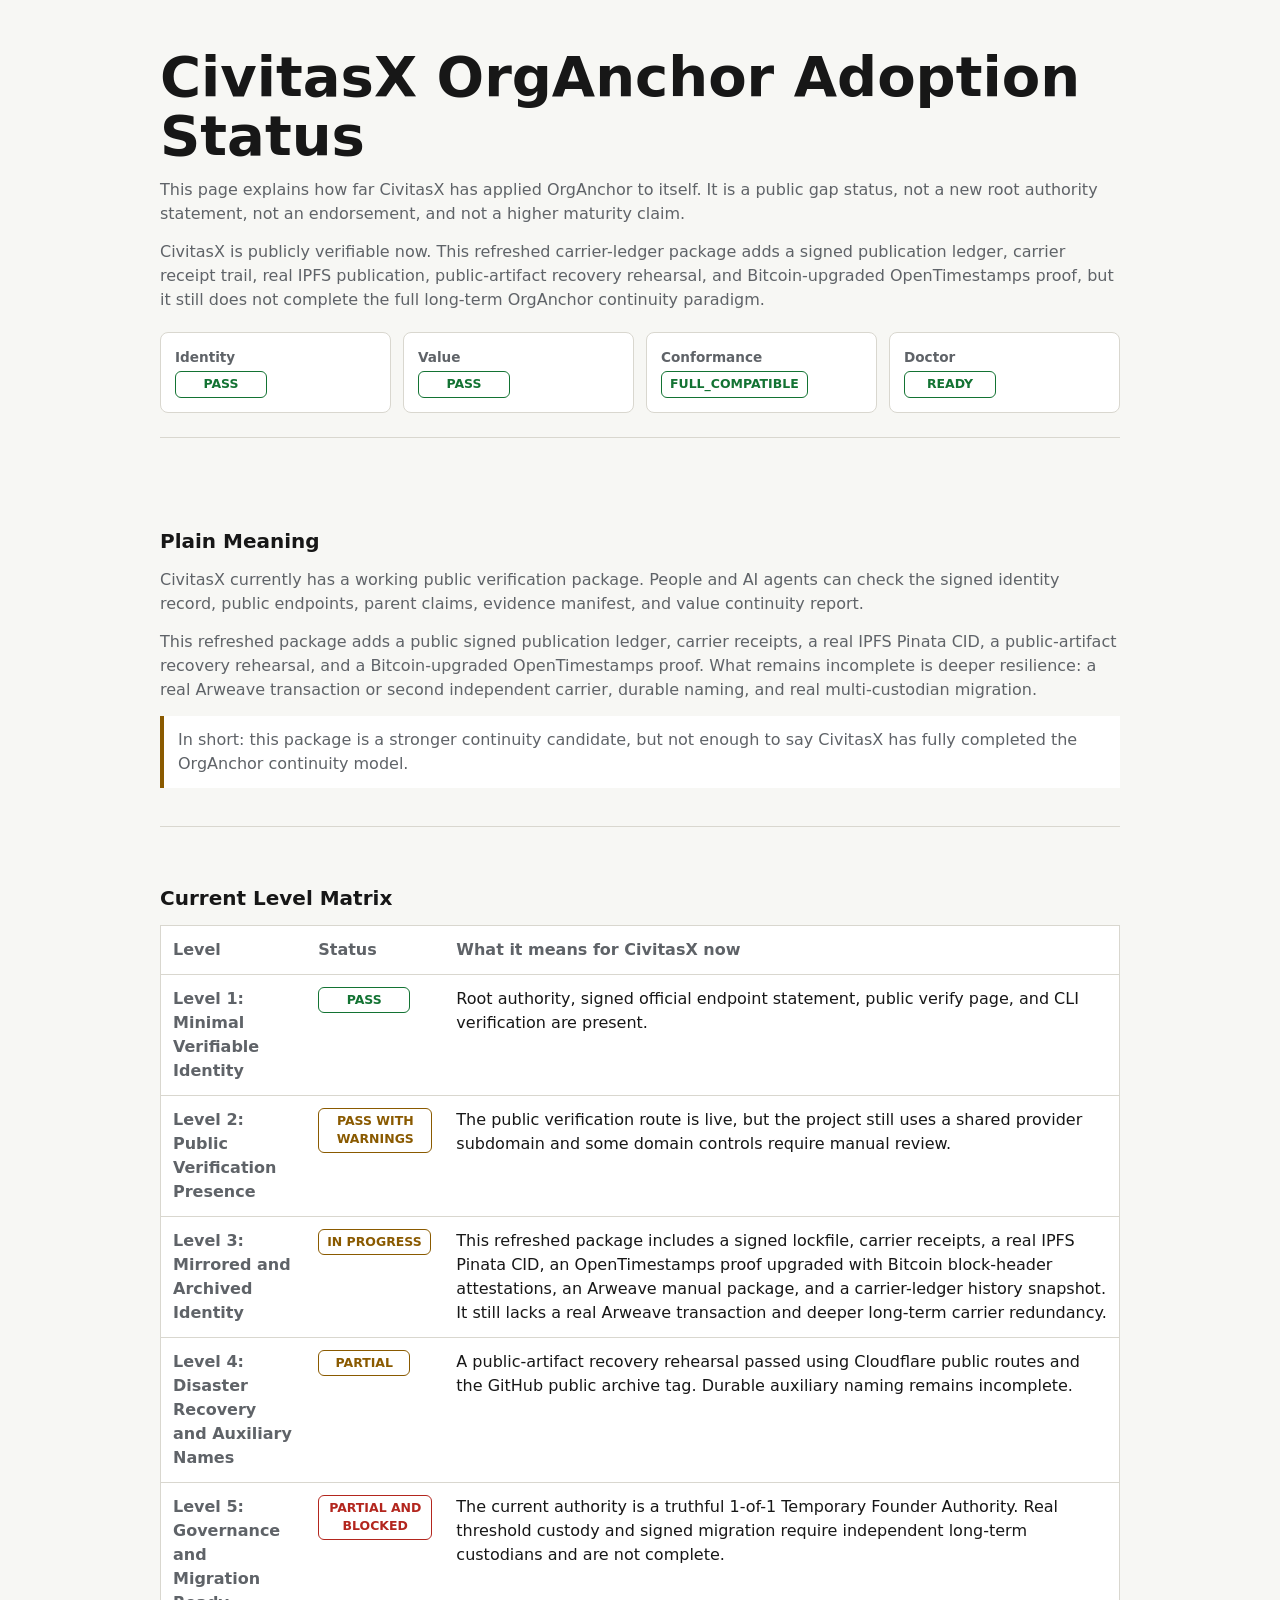
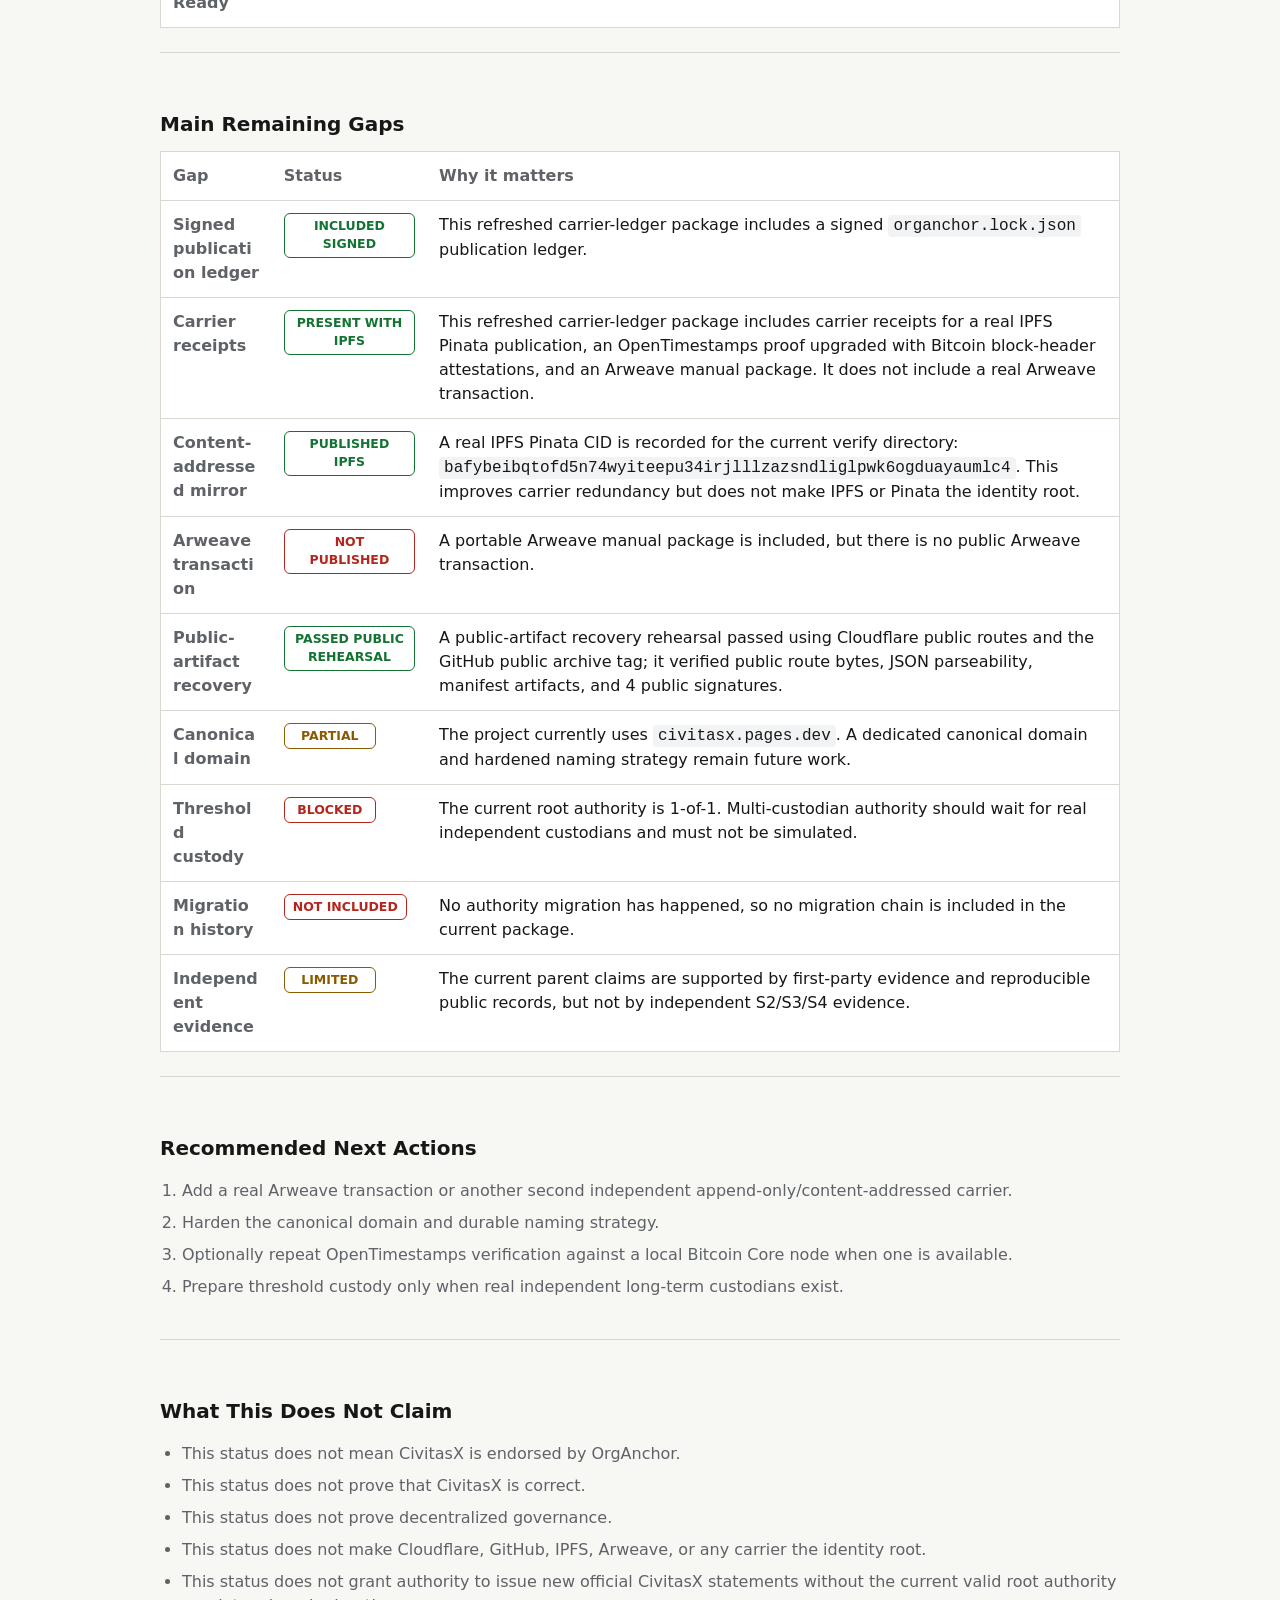
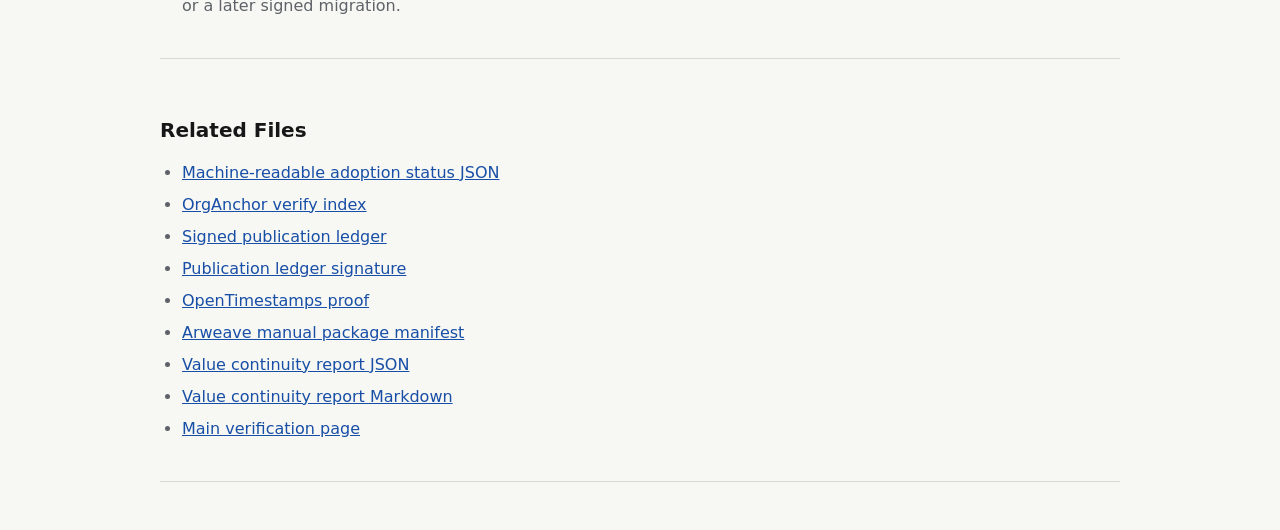
==== commit f27607ff: "Mirror CivitasX IPFS Pinata receipt" ====
--- a/organchor/current/adoption-status.html
+++ b/organchor/current/adoption-status.html
@@ -212,7 +212,7 @@
     <header>
       <h1>CivitasX OrgAnchor Adoption Status</h1>
       <p>This page explains how far CivitasX has applied OrgAnchor to itself. It is a public gap status, not a new root authority statement, not an endorsement, and not a higher maturity claim.</p>
-      <p>CivitasX is publicly verifiable now. This refreshed carrier-ledger package adds a signed publication ledger, limited carrier receipt trail, public-artifact recovery rehearsal, and Bitcoin-upgraded OpenTimestamps proof, but it still does not complete the full long-term OrgAnchor continuity paradigm.</p>
+      <p>CivitasX is publicly verifiable now. This refreshed carrier-ledger package adds a signed publication ledger, carrier receipt trail, real IPFS publication, public-artifact recovery rehearsal, and Bitcoin-upgraded OpenTimestamps proof, but it still does not complete the full long-term OrgAnchor continuity paradigm.</p>
       <div class="summary" aria-label="Current baseline summary">
         <div class="card">
           <span class="label">Identity</span>
@@ -236,7 +236,7 @@
     <section aria-labelledby="plain-meaning">
       <h2 id="plain-meaning">Plain Meaning</h2>
       <p>CivitasX currently has a working public verification package. People and AI agents can check the signed identity record, public endpoints, parent claims, evidence manifest, and value continuity report.</p>
-      <p>This refreshed package adds a public signed publication ledger, limited carrier receipts, a public-artifact recovery rehearsal, and a Bitcoin-upgraded OpenTimestamps proof. What remains incomplete is deeper resilience: real independent content-addressed carrier publication, durable naming, and real multi-custodian migration.</p>
+      <p>This refreshed package adds a public signed publication ledger, carrier receipts, a real IPFS Pinata CID, a public-artifact recovery rehearsal, and a Bitcoin-upgraded OpenTimestamps proof. What remains incomplete is deeper resilience: a real Arweave transaction or second independent carrier, durable naming, and real multi-custodian migration.</p>
       <p class="note">In short: this package is a stronger continuity candidate, but not enough to say CivitasX has fully completed the OrgAnchor continuity model.</p>
     </section>
 
@@ -264,7 +264,7 @@
           <tr>
             <th scope="row">Level 3: Mirrored and Archived Identity</th>
             <td><span class="badge in-progress">IN PROGRESS</span></td>
-            <td>This refreshed package includes a signed lockfile, limited carrier receipts, an OpenTimestamps proof upgraded with Bitcoin block-header attestations, an Arweave manual package, and a carrier-ledger history snapshot. It still lacks a real IPFS CID or equivalent independent content-addressed public mirror and a real Arweave transaction.</td>
+            <td>This refreshed package includes a signed lockfile, carrier receipts, a real IPFS Pinata CID, an OpenTimestamps proof upgraded with Bitcoin block-header attestations, an Arweave manual package, and a carrier-ledger history snapshot. It still lacks a real Arweave transaction and deeper long-term carrier redundancy.</td>
           </tr>
           <tr>
             <th scope="row">Level 4: Disaster Recovery and Auxiliary Names</th>
@@ -298,13 +298,13 @@
           </tr>
           <tr>
             <th scope="row">Carrier receipts</th>
-            <td><span class="badge limited">PRESENT LIMITED</span></td>
-            <td>This refreshed carrier-ledger package includes limited carrier receipts for an OpenTimestamps proof upgraded with Bitcoin block-header attestations and an Arweave manual package. It does not include a real IPFS CID or real Arweave transaction.</td>
+            <td><span class="badge pass">PRESENT WITH IPFS</span></td>
+            <td>This refreshed carrier-ledger package includes carrier receipts for a real IPFS Pinata publication, an OpenTimestamps proof upgraded with Bitcoin block-header attestations, and an Arweave manual package. It does not include a real Arweave transaction.</td>
           </tr>
           <tr>
             <th scope="row">Content-addressed mirror</th>
-            <td><span class="badge not-published">NOT PUBLISHED</span></td>
-            <td>No real IPFS CID or equivalent independent public content-addressed mirror is currently published for this package.</td>
+            <td><span class="badge pass">PUBLISHED IPFS</span></td>
+            <td>A real IPFS Pinata CID is recorded for the current verify directory: <code>bafybeibqtofd5n74wyiteepu34irjlllzazsndliglpwk6ogduayaumlc4</code>. This improves carrier redundancy but does not make IPFS or Pinata the identity root.</td>
           </tr>
           <tr>
             <th scope="row">Arweave transaction</th>
@@ -343,7 +343,7 @@
     <section aria-labelledby="next">
       <h2 id="next">Recommended Next Actions</h2>
       <ol>
-        <li>Add at least one real independent carrier, such as IPFS, Arweave transaction, or another content-addressed or append-only archive.</li>
+        <li>Add a real Arweave transaction or another second independent append-only/content-addressed carrier.</li>
         <li>Harden the canonical domain and durable naming strategy.</li>
         <li>Optionally repeat OpenTimestamps verification against a local Bitcoin Core node when one is available.</li>
         <li>Prepare threshold custody only when real independent long-term custodians exist.</li>
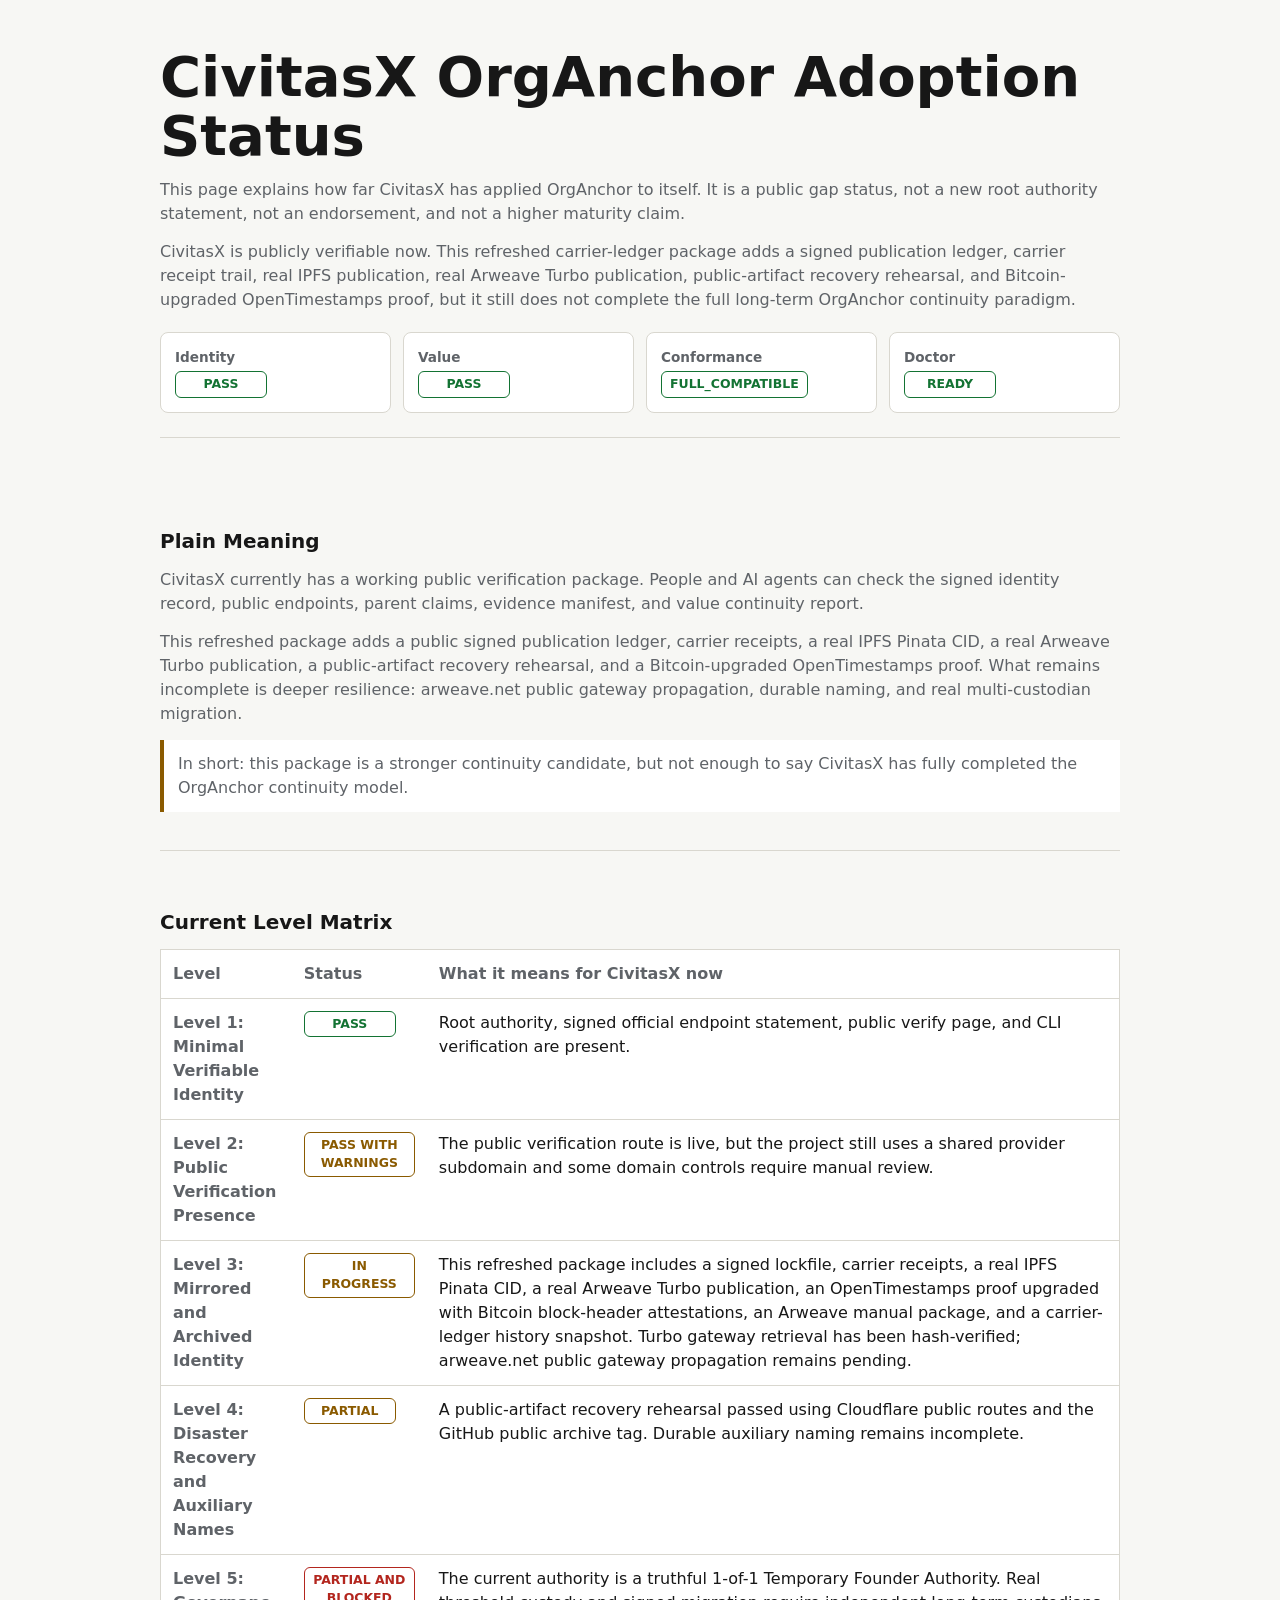
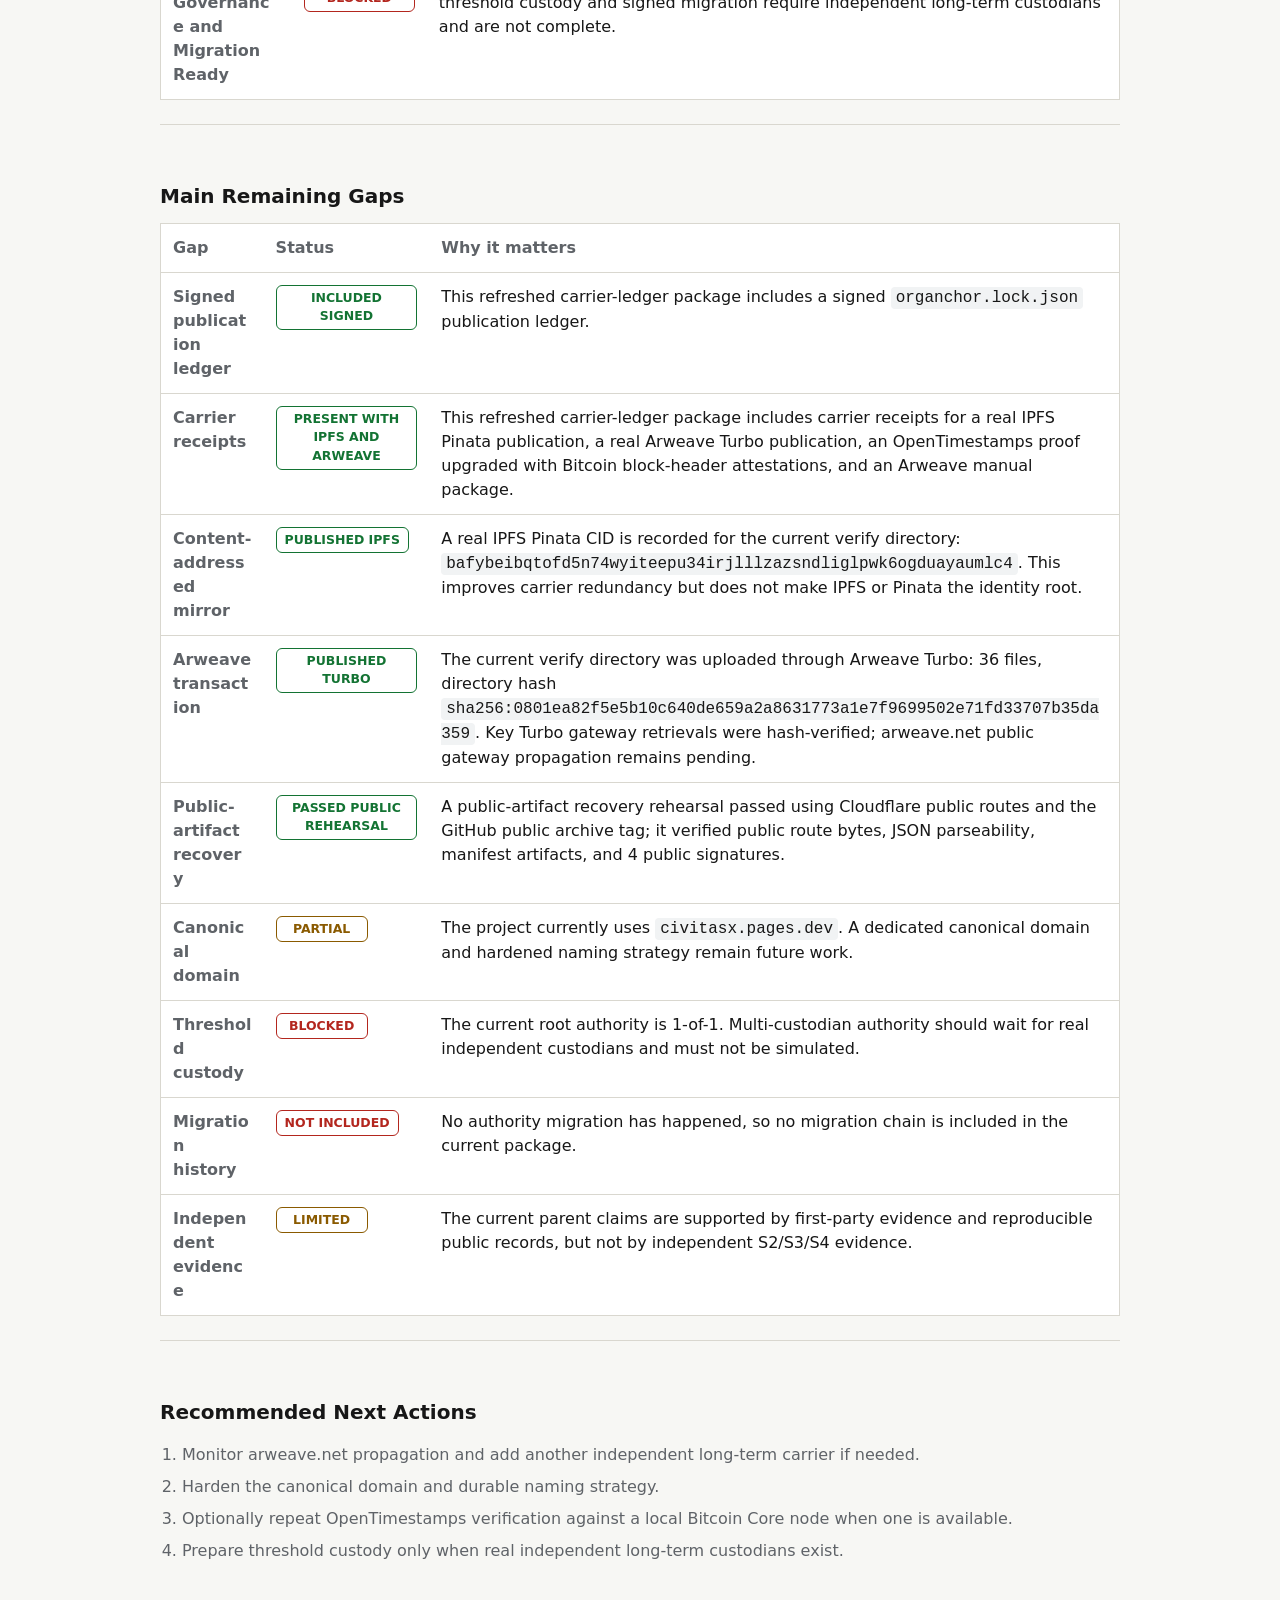
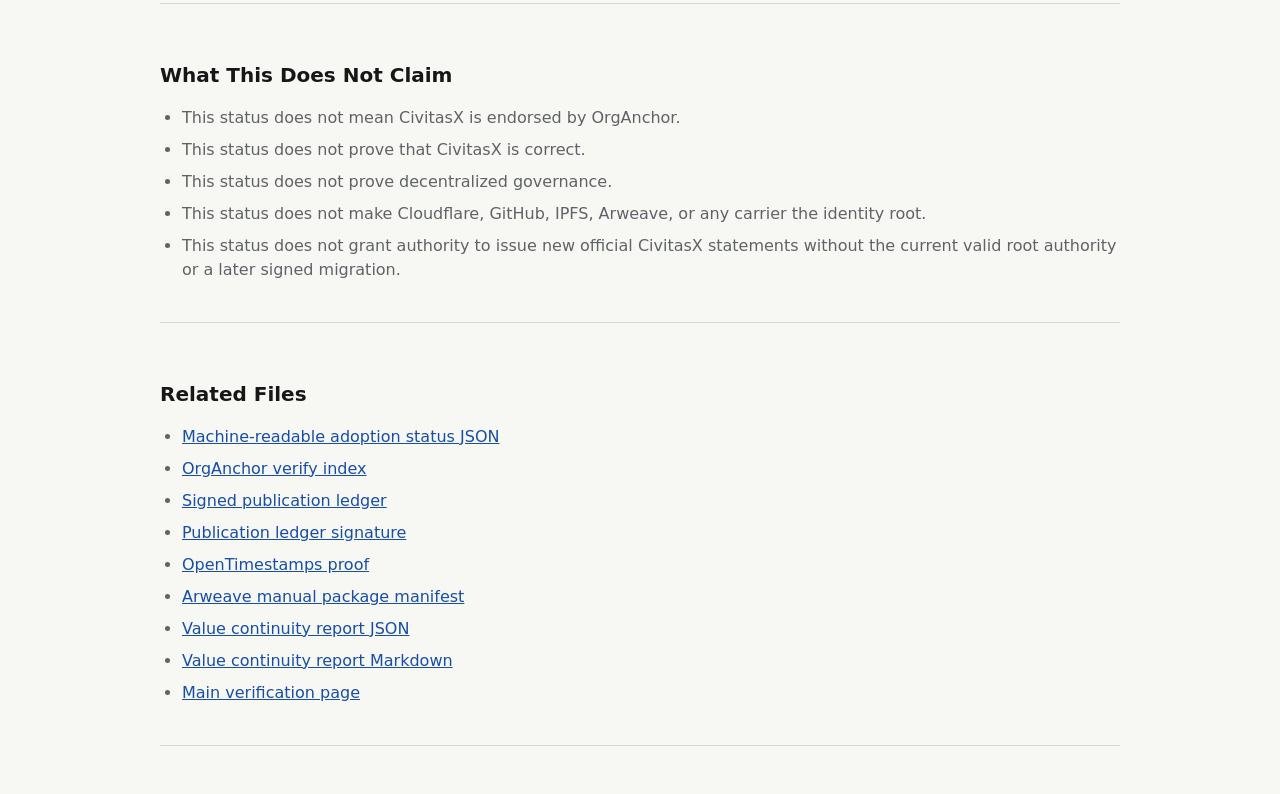
==== commit 58f88dc5: "Mirror CivitasX Arweave Turbo receipt" ====
--- a/organchor/current/adoption-status.html
+++ b/organchor/current/adoption-status.html
@@ -212,7 +212,7 @@
     <header>
       <h1>CivitasX OrgAnchor Adoption Status</h1>
       <p>This page explains how far CivitasX has applied OrgAnchor to itself. It is a public gap status, not a new root authority statement, not an endorsement, and not a higher maturity claim.</p>
-      <p>CivitasX is publicly verifiable now. This refreshed carrier-ledger package adds a signed publication ledger, carrier receipt trail, real IPFS publication, public-artifact recovery rehearsal, and Bitcoin-upgraded OpenTimestamps proof, but it still does not complete the full long-term OrgAnchor continuity paradigm.</p>
+      <p>CivitasX is publicly verifiable now. This refreshed carrier-ledger package adds a signed publication ledger, carrier receipt trail, real IPFS publication, real Arweave Turbo publication, public-artifact recovery rehearsal, and Bitcoin-upgraded OpenTimestamps proof, but it still does not complete the full long-term OrgAnchor continuity paradigm.</p>
       <div class="summary" aria-label="Current baseline summary">
         <div class="card">
           <span class="label">Identity</span>
@@ -236,7 +236,7 @@
     <section aria-labelledby="plain-meaning">
       <h2 id="plain-meaning">Plain Meaning</h2>
       <p>CivitasX currently has a working public verification package. People and AI agents can check the signed identity record, public endpoints, parent claims, evidence manifest, and value continuity report.</p>
-      <p>This refreshed package adds a public signed publication ledger, carrier receipts, a real IPFS Pinata CID, a public-artifact recovery rehearsal, and a Bitcoin-upgraded OpenTimestamps proof. What remains incomplete is deeper resilience: a real Arweave transaction or second independent carrier, durable naming, and real multi-custodian migration.</p>
+      <p>This refreshed package adds a public signed publication ledger, carrier receipts, a real IPFS Pinata CID, a real Arweave Turbo publication, a public-artifact recovery rehearsal, and a Bitcoin-upgraded OpenTimestamps proof. What remains incomplete is deeper resilience: arweave.net public gateway propagation, durable naming, and real multi-custodian migration.</p>
       <p class="note">In short: this package is a stronger continuity candidate, but not enough to say CivitasX has fully completed the OrgAnchor continuity model.</p>
     </section>
 
@@ -264,7 +264,7 @@
           <tr>
             <th scope="row">Level 3: Mirrored and Archived Identity</th>
             <td><span class="badge in-progress">IN PROGRESS</span></td>
-            <td>This refreshed package includes a signed lockfile, carrier receipts, a real IPFS Pinata CID, an OpenTimestamps proof upgraded with Bitcoin block-header attestations, an Arweave manual package, and a carrier-ledger history snapshot. It still lacks a real Arweave transaction and deeper long-term carrier redundancy.</td>
+            <td>This refreshed package includes a signed lockfile, carrier receipts, a real IPFS Pinata CID, a real Arweave Turbo publication, an OpenTimestamps proof upgraded with Bitcoin block-header attestations, an Arweave manual package, and a carrier-ledger history snapshot. Turbo gateway retrieval has been hash-verified; arweave.net public gateway propagation remains pending.</td>
           </tr>
           <tr>
             <th scope="row">Level 4: Disaster Recovery and Auxiliary Names</th>
@@ -298,8 +298,8 @@
           </tr>
           <tr>
             <th scope="row">Carrier receipts</th>
-            <td><span class="badge pass">PRESENT WITH IPFS</span></td>
-            <td>This refreshed carrier-ledger package includes carrier receipts for a real IPFS Pinata publication, an OpenTimestamps proof upgraded with Bitcoin block-header attestations, and an Arweave manual package. It does not include a real Arweave transaction.</td>
+            <td><span class="badge pass">PRESENT WITH IPFS AND ARWEAVE</span></td>
+            <td>This refreshed carrier-ledger package includes carrier receipts for a real IPFS Pinata publication, a real Arweave Turbo publication, an OpenTimestamps proof upgraded with Bitcoin block-header attestations, and an Arweave manual package.</td>
           </tr>
           <tr>
             <th scope="row">Content-addressed mirror</th>
@@ -308,8 +308,8 @@
           </tr>
           <tr>
             <th scope="row">Arweave transaction</th>
-            <td><span class="badge not-published">NOT PUBLISHED</span></td>
-            <td>A portable Arweave manual package is included, but there is no public Arweave transaction.</td>
+            <td><span class="badge pass">PUBLISHED TURBO</span></td>
+            <td>The current verify directory was uploaded through Arweave Turbo: 36 files, directory hash <code>sha256:0801ea82f5e5b10c640de659a2a8631773a1e7f9699502e71fd33707b35da359</code>. Key Turbo gateway retrievals were hash-verified; arweave.net public gateway propagation remains pending.</td>
           </tr>
           <tr>
             <th scope="row">Public-artifact recovery</th>
@@ -343,7 +343,7 @@
     <section aria-labelledby="next">
       <h2 id="next">Recommended Next Actions</h2>
       <ol>
-        <li>Add a real Arweave transaction or another second independent append-only/content-addressed carrier.</li>
+        <li>Monitor arweave.net propagation and add another independent long-term carrier if needed.</li>
         <li>Harden the canonical domain and durable naming strategy.</li>
         <li>Optionally repeat OpenTimestamps verification against a local Bitcoin Core node when one is available.</li>
         <li>Prepare threshold custody only when real independent long-term custodians exist.</li>
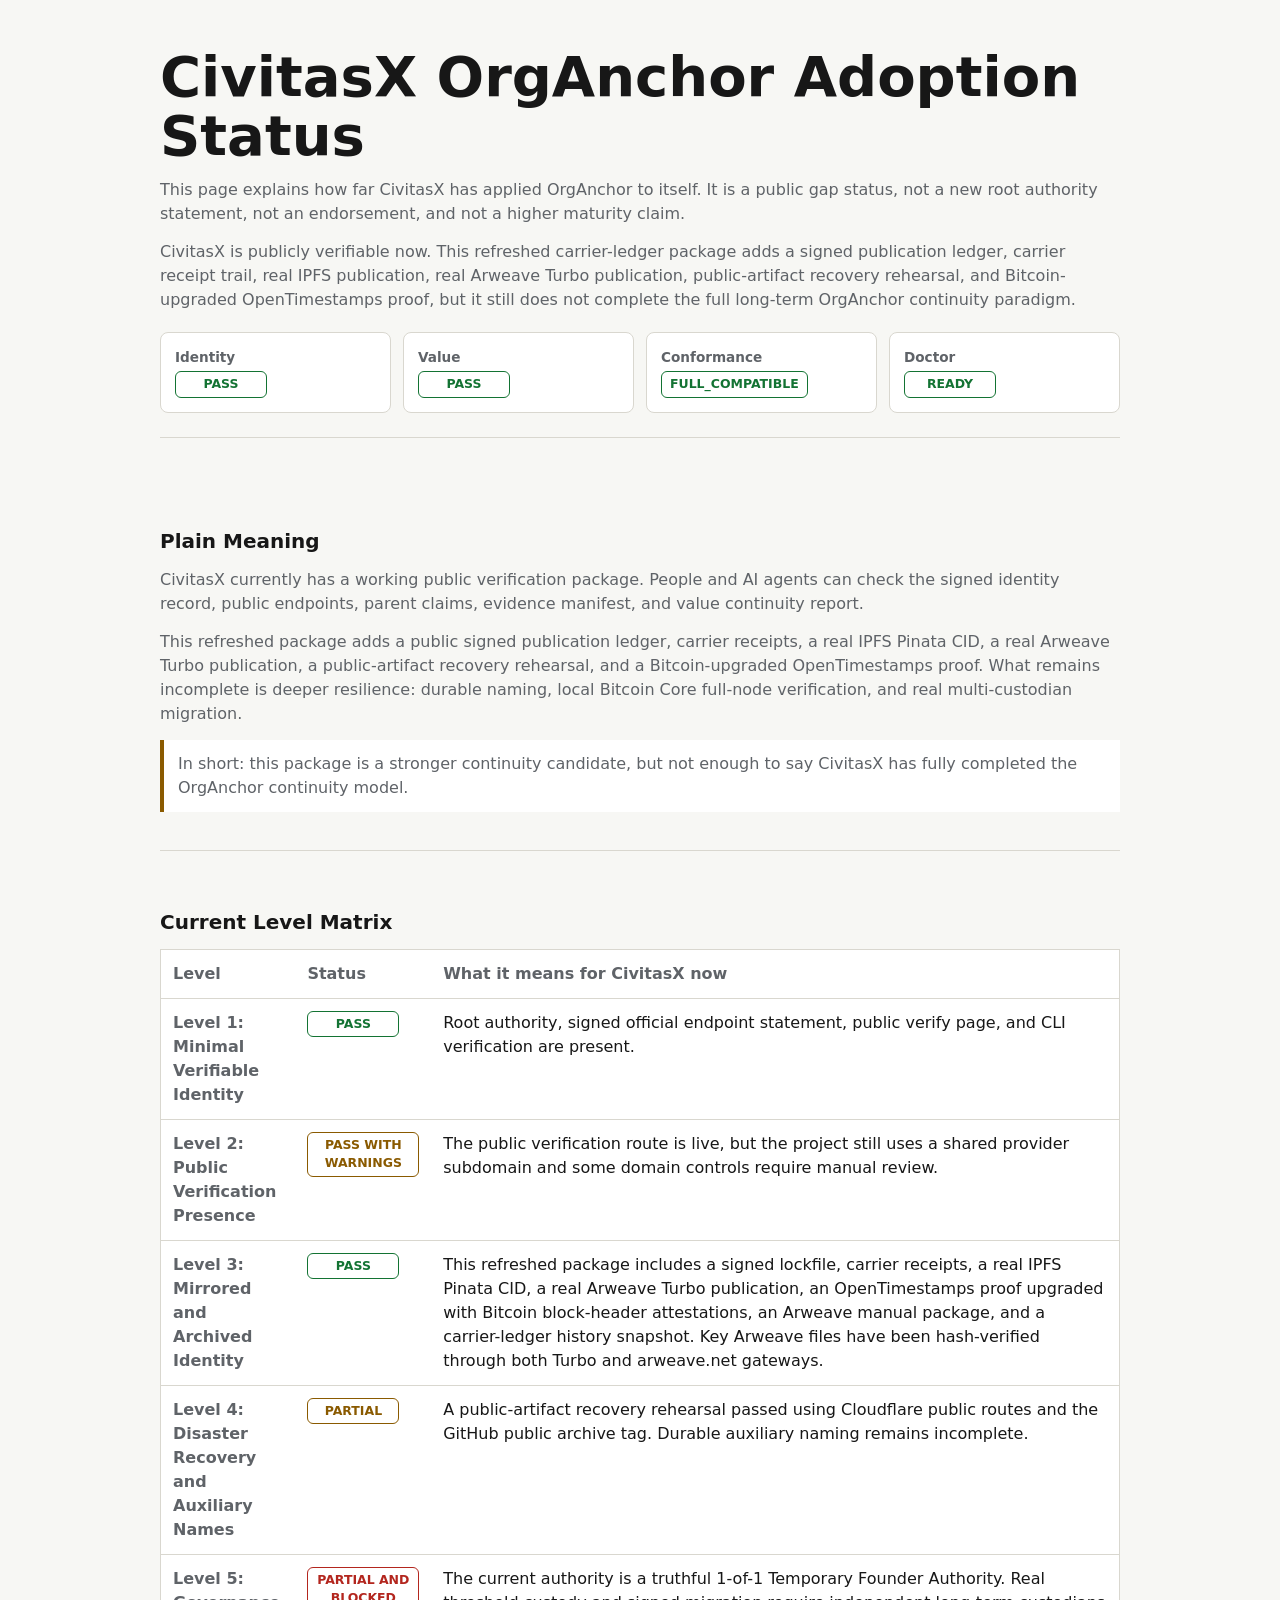
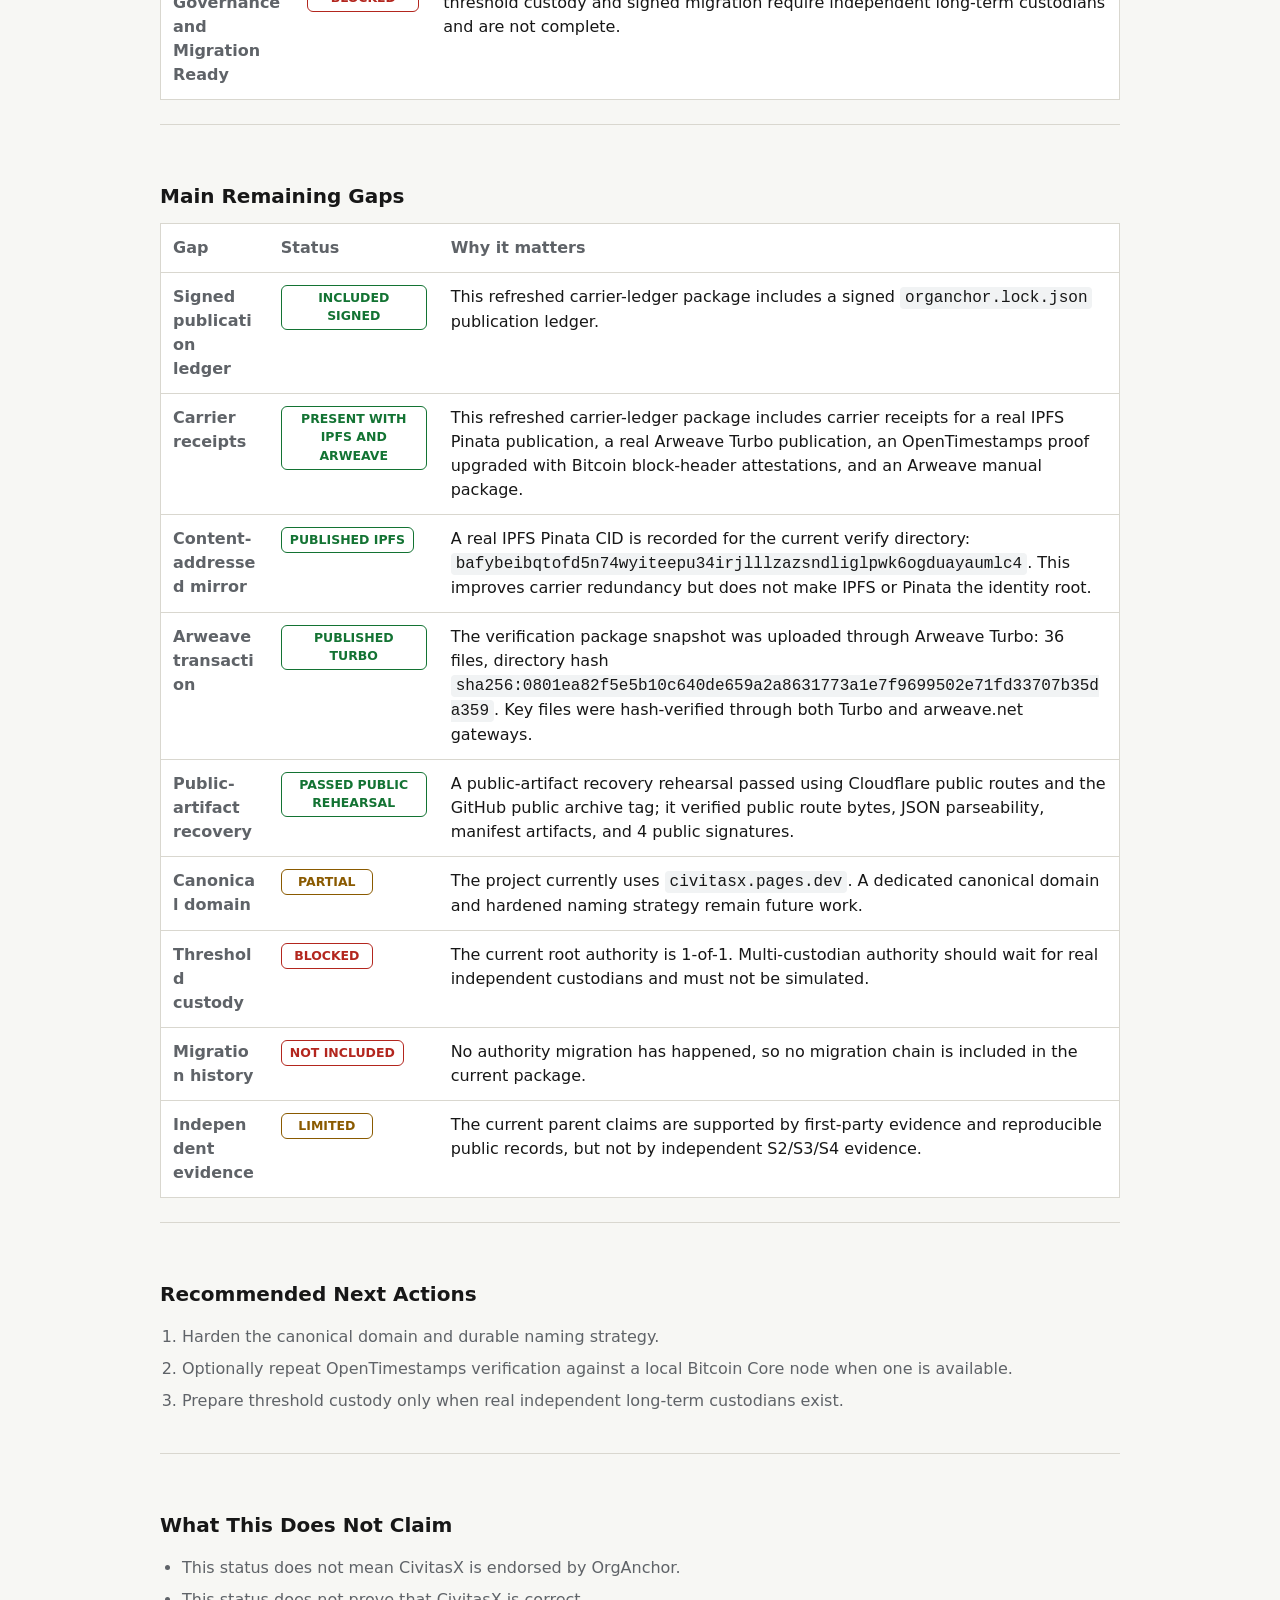
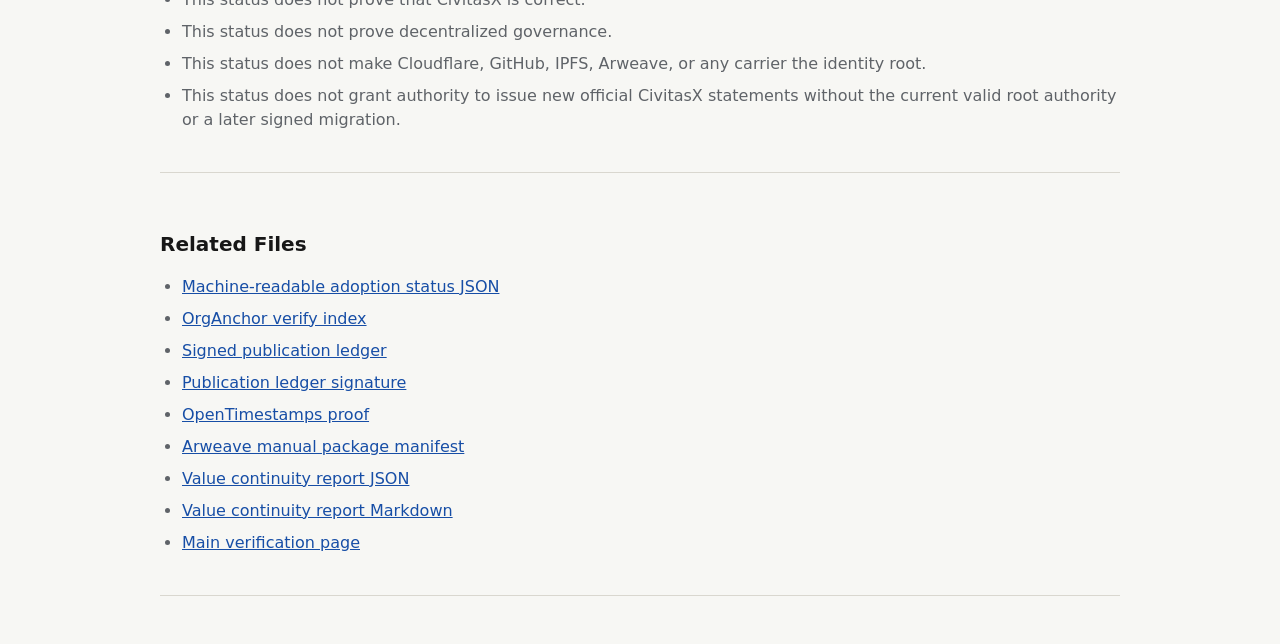
==== commit 1ef92af9: "Record Arweave gateway verification" ====
--- a/organchor/current/adoption-status.html
+++ b/organchor/current/adoption-status.html
@@ -236,7 +236,7 @@
     <section aria-labelledby="plain-meaning">
       <h2 id="plain-meaning">Plain Meaning</h2>
       <p>CivitasX currently has a working public verification package. People and AI agents can check the signed identity record, public endpoints, parent claims, evidence manifest, and value continuity report.</p>
-      <p>This refreshed package adds a public signed publication ledger, carrier receipts, a real IPFS Pinata CID, a real Arweave Turbo publication, a public-artifact recovery rehearsal, and a Bitcoin-upgraded OpenTimestamps proof. What remains incomplete is deeper resilience: arweave.net public gateway propagation, durable naming, and real multi-custodian migration.</p>
+      <p>This refreshed package adds a public signed publication ledger, carrier receipts, a real IPFS Pinata CID, a real Arweave Turbo publication, a public-artifact recovery rehearsal, and a Bitcoin-upgraded OpenTimestamps proof. What remains incomplete is deeper resilience: durable naming, local Bitcoin Core full-node verification, and real multi-custodian migration.</p>
       <p class="note">In short: this package is a stronger continuity candidate, but not enough to say CivitasX has fully completed the OrgAnchor continuity model.</p>
     </section>
 
@@ -263,8 +263,8 @@
           </tr>
           <tr>
             <th scope="row">Level 3: Mirrored and Archived Identity</th>
-            <td><span class="badge in-progress">IN PROGRESS</span></td>
-            <td>This refreshed package includes a signed lockfile, carrier receipts, a real IPFS Pinata CID, a real Arweave Turbo publication, an OpenTimestamps proof upgraded with Bitcoin block-header attestations, an Arweave manual package, and a carrier-ledger history snapshot. Turbo gateway retrieval has been hash-verified; arweave.net public gateway propagation remains pending.</td>
+            <td><span class="badge pass">PASS</span></td>
+            <td>This refreshed package includes a signed lockfile, carrier receipts, a real IPFS Pinata CID, a real Arweave Turbo publication, an OpenTimestamps proof upgraded with Bitcoin block-header attestations, an Arweave manual package, and a carrier-ledger history snapshot. Key Arweave files have been hash-verified through both Turbo and arweave.net gateways.</td>
           </tr>
           <tr>
             <th scope="row">Level 4: Disaster Recovery and Auxiliary Names</th>
@@ -309,7 +309,7 @@
           <tr>
             <th scope="row">Arweave transaction</th>
             <td><span class="badge pass">PUBLISHED TURBO</span></td>
-            <td>The current verify directory was uploaded through Arweave Turbo: 36 files, directory hash <code>sha256:0801ea82f5e5b10c640de659a2a8631773a1e7f9699502e71fd33707b35da359</code>. Key Turbo gateway retrievals were hash-verified; arweave.net public gateway propagation remains pending.</td>
+            <td>The verification package snapshot was uploaded through Arweave Turbo: 36 files, directory hash <code>sha256:0801ea82f5e5b10c640de659a2a8631773a1e7f9699502e71fd33707b35da359</code>. Key files were hash-verified through both Turbo and arweave.net gateways.</td>
           </tr>
           <tr>
             <th scope="row">Public-artifact recovery</th>
@@ -343,7 +343,6 @@
     <section aria-labelledby="next">
       <h2 id="next">Recommended Next Actions</h2>
       <ol>
-        <li>Monitor arweave.net propagation and add another independent long-term carrier if needed.</li>
         <li>Harden the canonical domain and durable naming strategy.</li>
         <li>Optionally repeat OpenTimestamps verification against a local Bitcoin Core node when one is available.</li>
         <li>Prepare threshold custody only when real independent long-term custodians exist.</li>
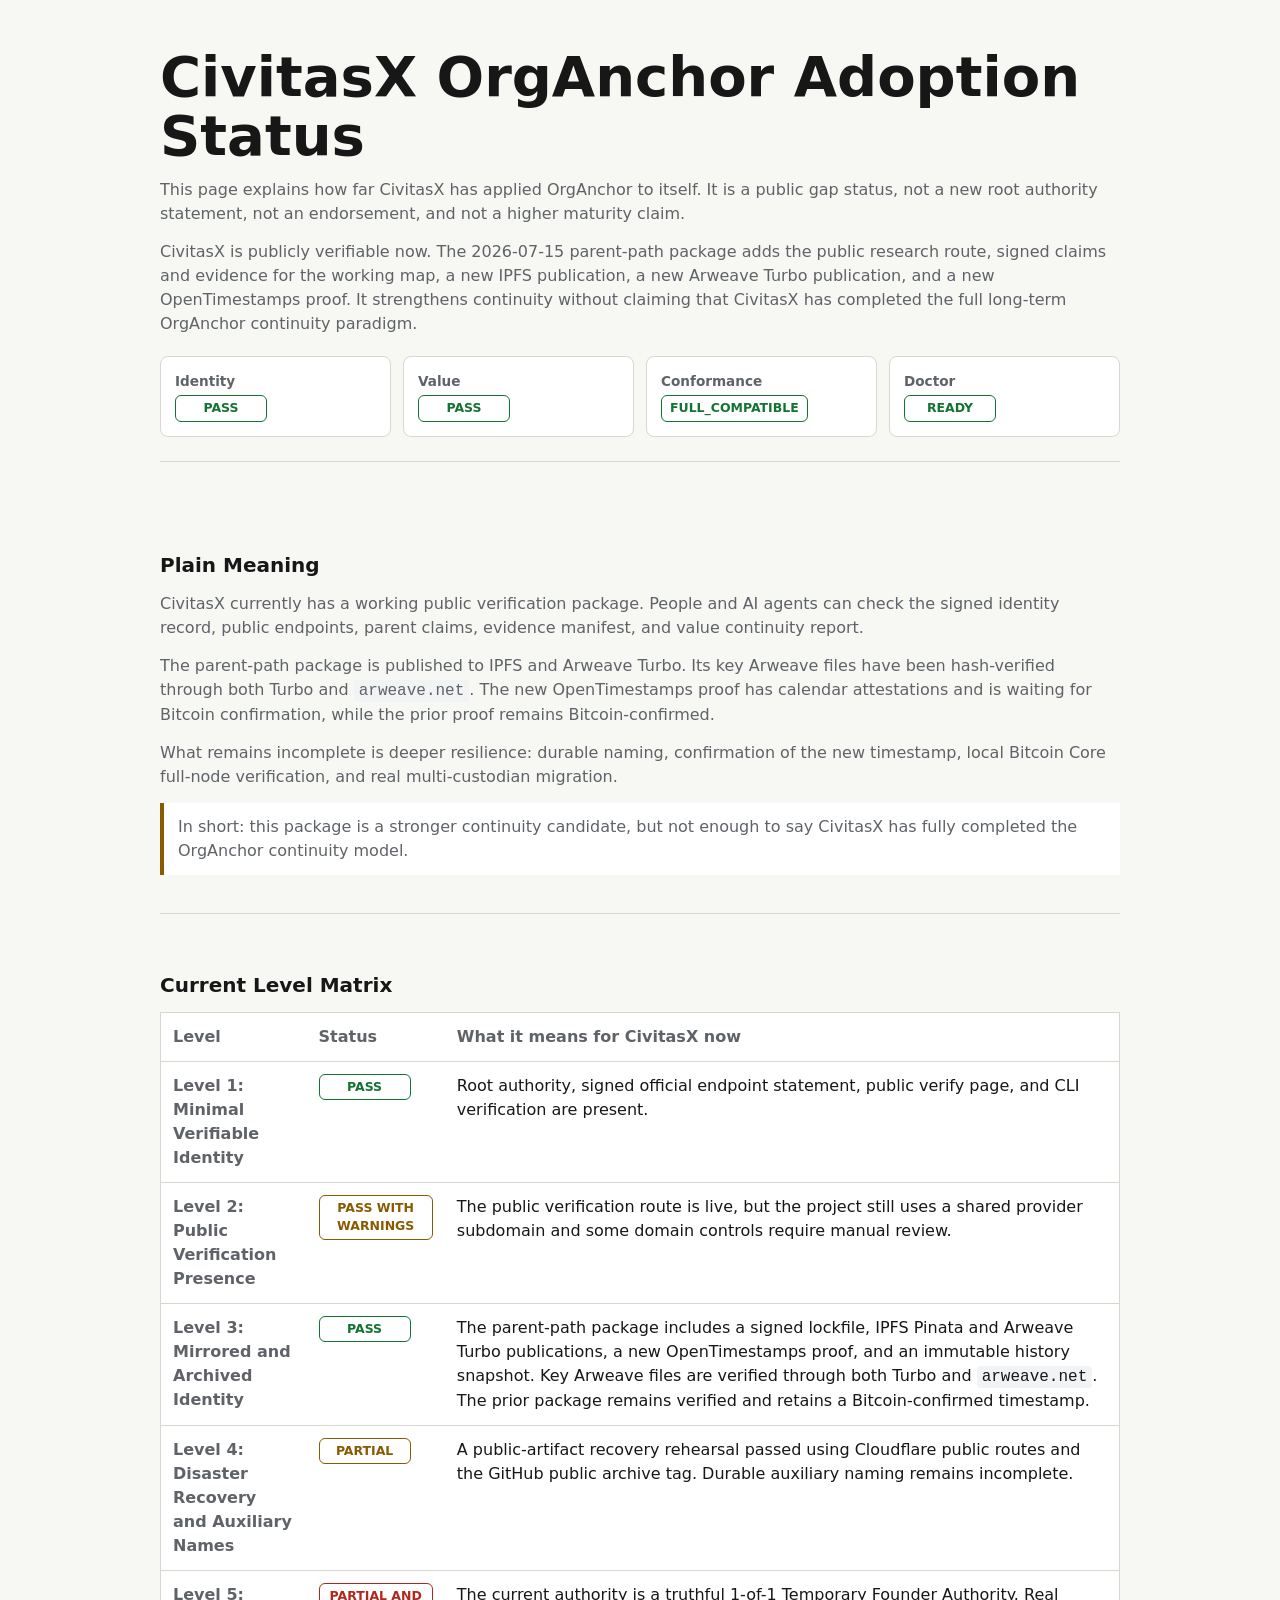
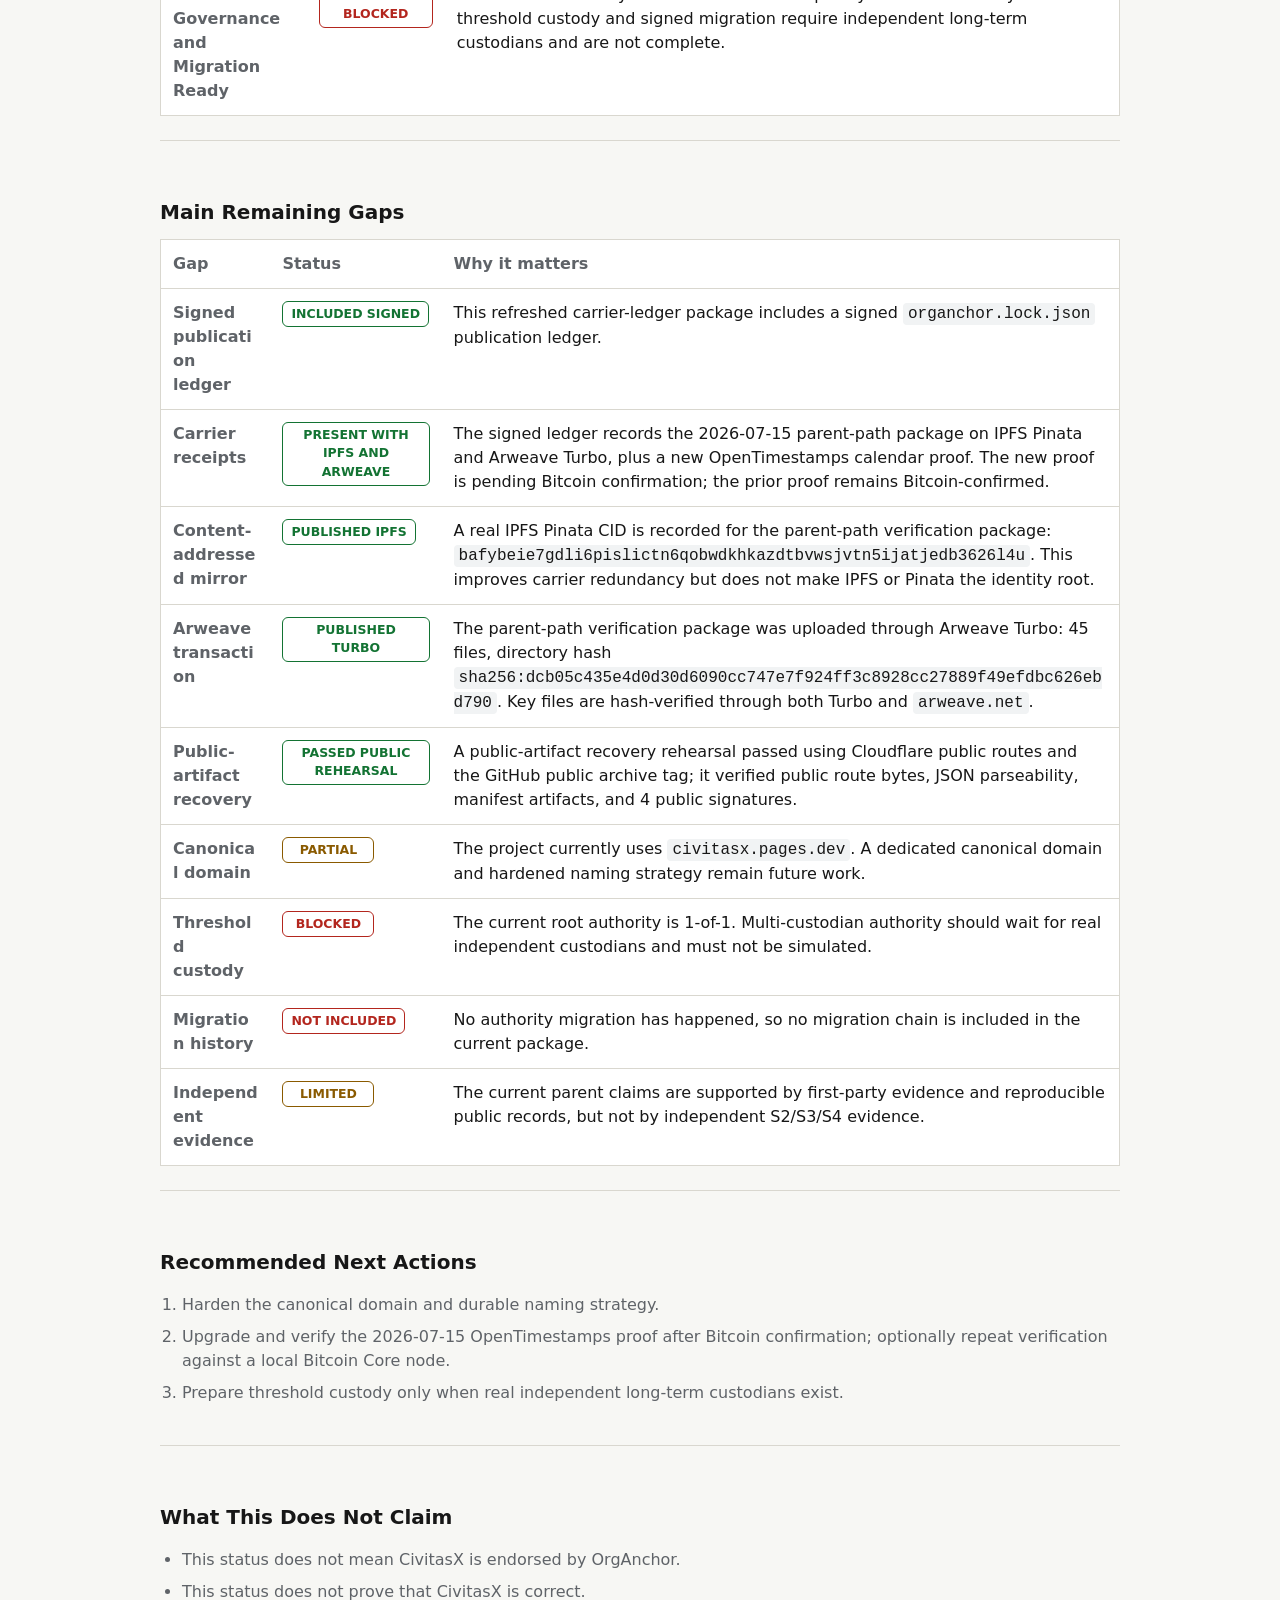
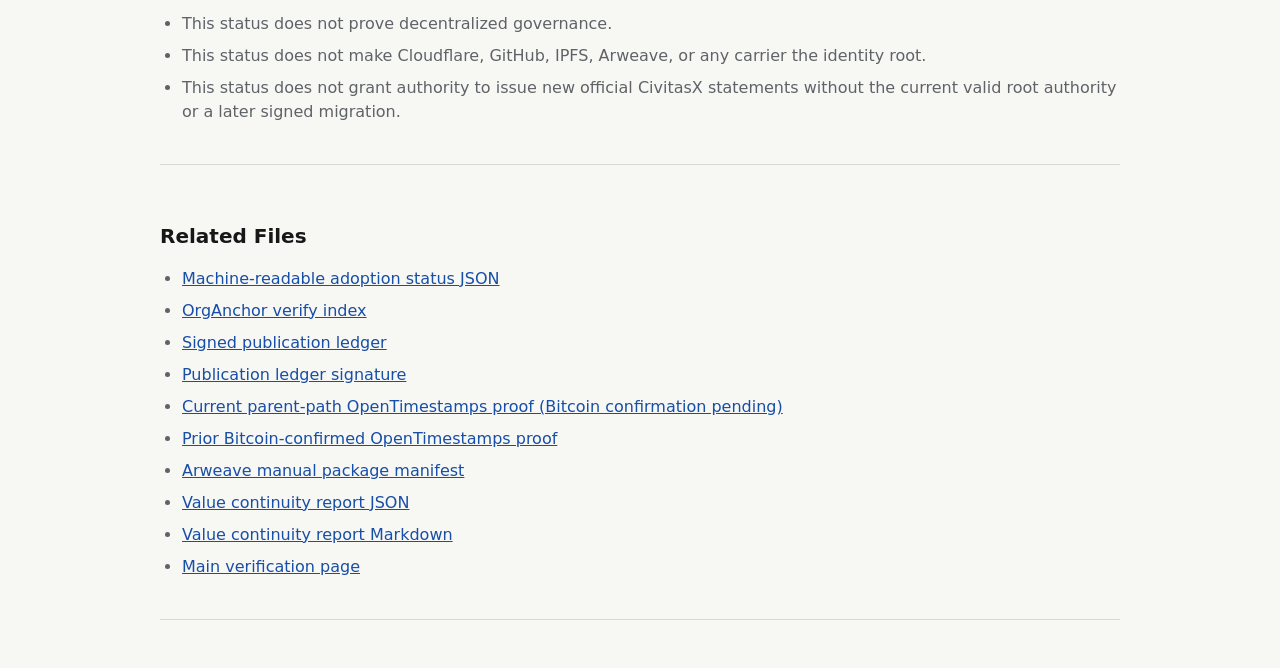
==== commit 1a0a47e5: "Record parent path production deployment" ====
--- a/organchor/current/adoption-status.html
+++ b/organchor/current/adoption-status.html
@@ -212,7 +212,7 @@
     <header>
       <h1>CivitasX OrgAnchor Adoption Status</h1>
       <p>This page explains how far CivitasX has applied OrgAnchor to itself. It is a public gap status, not a new root authority statement, not an endorsement, and not a higher maturity claim.</p>
-      <p>CivitasX is publicly verifiable now. This refreshed carrier-ledger package adds a signed publication ledger, carrier receipt trail, real IPFS publication, real Arweave Turbo publication, public-artifact recovery rehearsal, and Bitcoin-upgraded OpenTimestamps proof, but it still does not complete the full long-term OrgAnchor continuity paradigm.</p>
+      <p>CivitasX is publicly verifiable now. The 2026-07-15 parent-path package adds the public research route, signed claims and evidence for the working map, a new IPFS publication, a new Arweave Turbo publication, and a new OpenTimestamps proof. It strengthens continuity without claiming that CivitasX has completed the full long-term OrgAnchor continuity paradigm.</p>
       <div class="summary" aria-label="Current baseline summary">
         <div class="card">
           <span class="label">Identity</span>
@@ -236,7 +236,8 @@
     <section aria-labelledby="plain-meaning">
       <h2 id="plain-meaning">Plain Meaning</h2>
       <p>CivitasX currently has a working public verification package. People and AI agents can check the signed identity record, public endpoints, parent claims, evidence manifest, and value continuity report.</p>
-      <p>This refreshed package adds a public signed publication ledger, carrier receipts, a real IPFS Pinata CID, a real Arweave Turbo publication, a public-artifact recovery rehearsal, and a Bitcoin-upgraded OpenTimestamps proof. What remains incomplete is deeper resilience: durable naming, local Bitcoin Core full-node verification, and real multi-custodian migration.</p>
+      <p>The parent-path package is published to IPFS and Arweave Turbo. Its key Arweave files have been hash-verified through both Turbo and <code>arweave.net</code>. The new OpenTimestamps proof has calendar attestations and is waiting for Bitcoin confirmation, while the prior proof remains Bitcoin-confirmed.</p>
+      <p>What remains incomplete is deeper resilience: durable naming, confirmation of the new timestamp, local Bitcoin Core full-node verification, and real multi-custodian migration.</p>
       <p class="note">In short: this package is a stronger continuity candidate, but not enough to say CivitasX has fully completed the OrgAnchor continuity model.</p>
     </section>
 
@@ -264,7 +265,7 @@
           <tr>
             <th scope="row">Level 3: Mirrored and Archived Identity</th>
             <td><span class="badge pass">PASS</span></td>
-            <td>This refreshed package includes a signed lockfile, carrier receipts, a real IPFS Pinata CID, a real Arweave Turbo publication, an OpenTimestamps proof upgraded with Bitcoin block-header attestations, an Arweave manual package, and a carrier-ledger history snapshot. Key Arweave files have been hash-verified through both Turbo and arweave.net gateways.</td>
+            <td>The parent-path package includes a signed lockfile, IPFS Pinata and Arweave Turbo publications, a new OpenTimestamps proof, and an immutable history snapshot. Key Arweave files are verified through both Turbo and <code>arweave.net</code>. The prior package remains verified and retains a Bitcoin-confirmed timestamp.</td>
           </tr>
           <tr>
             <th scope="row">Level 4: Disaster Recovery and Auxiliary Names</th>
@@ -299,17 +300,17 @@
           <tr>
             <th scope="row">Carrier receipts</th>
             <td><span class="badge pass">PRESENT WITH IPFS AND ARWEAVE</span></td>
-            <td>This refreshed carrier-ledger package includes carrier receipts for a real IPFS Pinata publication, a real Arweave Turbo publication, an OpenTimestamps proof upgraded with Bitcoin block-header attestations, and an Arweave manual package.</td>
+            <td>The signed ledger records the 2026-07-15 parent-path package on IPFS Pinata and Arweave Turbo, plus a new OpenTimestamps calendar proof. The new proof is pending Bitcoin confirmation; the prior proof remains Bitcoin-confirmed.</td>
           </tr>
           <tr>
             <th scope="row">Content-addressed mirror</th>
             <td><span class="badge pass">PUBLISHED IPFS</span></td>
-            <td>A real IPFS Pinata CID is recorded for the current verify directory: <code>bafybeibqtofd5n74wyiteepu34irjlllzazsndliglpwk6ogduayaumlc4</code>. This improves carrier redundancy but does not make IPFS or Pinata the identity root.</td>
+            <td>A real IPFS Pinata CID is recorded for the parent-path verification package: <code>bafybeie7gdli6pislictn6qobwdkhkazdtbvwsjvtn5ijatjedb3626l4u</code>. This improves carrier redundancy but does not make IPFS or Pinata the identity root.</td>
           </tr>
           <tr>
             <th scope="row">Arweave transaction</th>
             <td><span class="badge pass">PUBLISHED TURBO</span></td>
-            <td>The verification package snapshot was uploaded through Arweave Turbo: 36 files, directory hash <code>sha256:0801ea82f5e5b10c640de659a2a8631773a1e7f9699502e71fd33707b35da359</code>. Key files were hash-verified through both Turbo and arweave.net gateways.</td>
+            <td>The parent-path verification package was uploaded through Arweave Turbo: 45 files, directory hash <code>sha256:dcb05c435e4d0d30d6090cc747e7f924ff3c8928cc27889f49efdbc626ebd790</code>. Key files are hash-verified through both Turbo and <code>arweave.net</code>.</td>
           </tr>
           <tr>
             <th scope="row">Public-artifact recovery</th>
@@ -344,7 +345,7 @@
       <h2 id="next">Recommended Next Actions</h2>
       <ol>
         <li>Harden the canonical domain and durable naming strategy.</li>
-        <li>Optionally repeat OpenTimestamps verification against a local Bitcoin Core node when one is available.</li>
+        <li>Upgrade and verify the 2026-07-15 OpenTimestamps proof after Bitcoin confirmation; optionally repeat verification against a local Bitcoin Core node.</li>
         <li>Prepare threshold custody only when real independent long-term custodians exist.</li>
       </ol>
     </section>
@@ -367,7 +368,8 @@
         <li><a href="./organchor.json">OrgAnchor verify index</a></li>
         <li><a href="./organchor.lock.json">Signed publication ledger</a></li>
         <li><a href="./organchor.lock.json.sig">Publication ledger signature</a></li>
-        <li><a href="./anchors/opentimestamps/official-endpoints.json.ots">OpenTimestamps proof</a></li>
+        <li><a href="./anchors/opentimestamps/official-endpoints-2026-07-15.json.ots">Current parent-path OpenTimestamps proof (Bitcoin confirmation pending)</a></li>
+        <li><a href="./anchors/opentimestamps/official-endpoints.json.ots">Prior Bitcoin-confirmed OpenTimestamps proof</a></li>
         <li><a href="./arweave-manifest-complete-2026-07-11.json">Arweave manual package manifest</a></li>
         <li><a href="./reports/value-continuity-report.json">Value continuity report JSON</a></li>
         <li><a href="./reports/value-continuity-report.md">Value continuity report Markdown</a></li>
